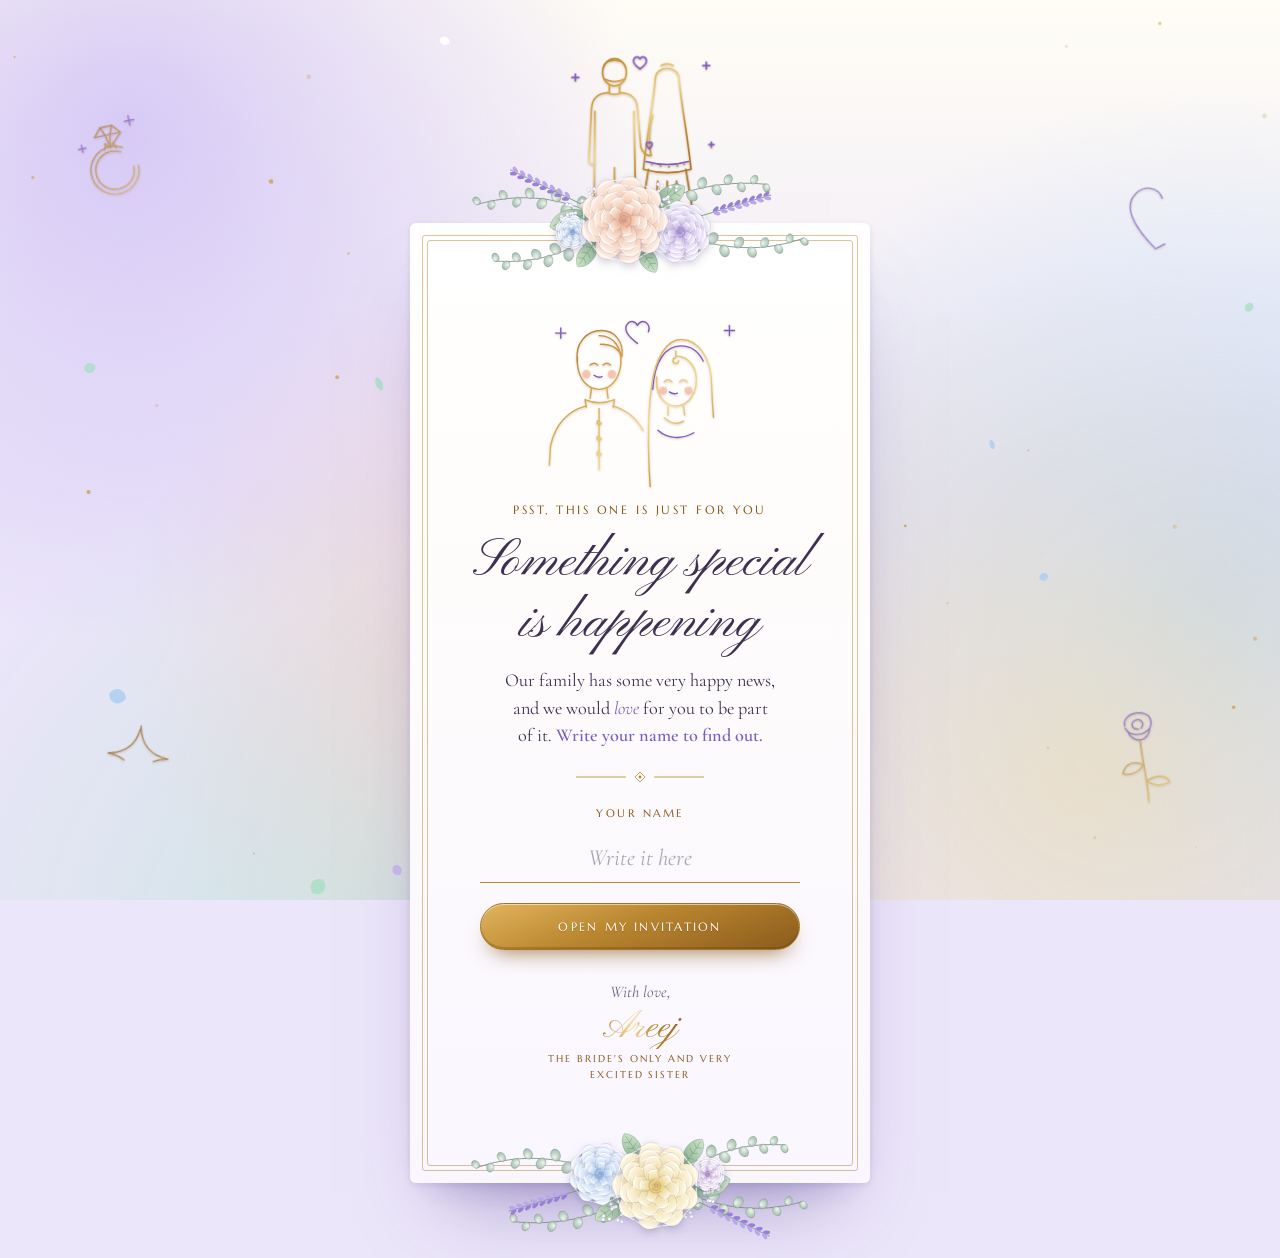
==== sabeen-engagement/index.html @ 56204a5c "Add Sabeen & Luqman engagement invitation card Co-Authored-By: Claude Opus 5.5 <noreply@anthropic.co" ====
<!doctype html>
<html lang="en">
<head>
<meta charset="utf-8">
<meta name="viewport" content="width=device-width, initial-scale=1, viewport-fit=cover">
<meta name="description" content="Something special is happening. Write your name to find out.">
<meta property="og:title" content="You're invited">
<meta property="og:description" content="Something special is happening. Write your name to find out.">
<meta name="theme-color" content="#ECE6FA">
<style>:root{padding-top:env(safe-area-inset-top,0px);padding-bottom:env(safe-area-inset-bottom,0px)}body{margin:0;font:14px system-ui,sans-serif}img{max-width:100%}[hidden]{display:none!important}</style>
<title>Sabeen & Luqman's Engagement</title>
</head>
<body>
<link rel="preconnect" href="https://fonts.googleapis.com">
<link rel="preconnect" href="https://fonts.gstatic.com" crossorigin>
<link rel="stylesheet" href="https://fonts.googleapis.com/css2?family=Amiri:wght@400;700&family=Cormorant+Garamond:ital,wght@0,400;0,500;0,600;1,400;1,500&family=Marcellus&family=Pinyon+Script&display=swap">
<style>
/* Layout: a paper card on a glowing pink field; flowers bloom from all four corners; the invitation opens in three steps (couple, when & where, RSVP) */
:root {
  --field: #ECE6FA;
  --field-2: #FFFDF5;
  --blob-a: rgba(186, 165, 245, .55);
  --blob-b: rgba(160, 205, 245, .5);
  --blob-c: rgba(165, 225, 198, .45);
  --blob-d: rgba(255, 224, 150, .45);
  --blob-e: rgba(255, 196, 168, .4);
  --paper: #FFFDFB;
  --ink: #3E3050;
  --ink-soft: #6C6082;
  --rose: #7C5CC4;
  --rose-2: #8FBDEB;
  --rose-soft: rgba(140, 115, 215, .3);
  --cheek: rgba(247, 168, 140, .5);
  --gold: #B9862F;
  --gold-hi: #F5DB97;
  --gold-deep: #8A5B1C;
  --gold-line: rgba(185, 134, 47, .5);
  --foil: linear-gradient(100deg, #8A5B1C 0%, #C99439 24%, #F7E2A4 42%, #C08A30 58%, #9A6A24 80%, #E7C47A 100%);
  --f-script: "Pinyon Script", "Snell Roundhand", "Apple Chancery", cursive;
  --f-serif: "Cormorant Garamond", "Cormorant", Georgia, "Times New Roman", serif;
  --f-caps: "Marcellus", "Cormorant Garamond", Georgia, serif;
  --f-ar: "Amiri", "Noto Naskh Arabic", "Traditional Arabic", "Geeza Pro", serif;
  color-scheme: light;
}
html { background: var(--field); }
[hidden] { display: none !important; }
body {
  background: linear-gradient(180deg, var(--field-2), var(--field) 55%) fixed, var(--field);
  color: var(--ink);
  font-family: var(--f-serif);
  font-size: 18px;
  line-height: 1.5;
  padding-left: max(16px, env(safe-area-inset-left, 0px));
  padding-right: max(16px, env(safe-area-inset-right, 0px));
  padding-block: 40px 72px;
  overflow-x: hidden;
  overflow-x: clip;
  min-height: 100%;
  -webkit-tap-highlight-color: transparent;
}
.defs { position: absolute; width: 0; height: 0; overflow: hidden; }

/* Glowing field */
.aurora { position: fixed; inset: 0; z-index: 0; pointer-events: none; overflow: hidden; }
.aurora i { position: absolute; border-radius: 50%; width: 80vmax; height: 80vmax; }
.aurora .a { left: -30vmax; top: -30vmax; background: radial-gradient(closest-side, var(--blob-a), transparent); animation: driftA 18s ease-in-out infinite alternate; }
.aurora .b { right: -35vmax; top: 10vh; background: radial-gradient(closest-side, var(--blob-b), transparent); animation: driftB 22s ease-in-out infinite alternate; }
.aurora .c { left: -10vmax; bottom: -45vmax; background: radial-gradient(closest-side, var(--blob-c), transparent); animation: driftA 26s ease-in-out infinite alternate-reverse; }
.aurora .d { right: -25vmax; bottom: -30vmax; background: radial-gradient(closest-side, var(--blob-d), transparent); animation: driftB 20s ease-in-out infinite alternate-reverse; }
.aurora .e { left: 10vmax; top: 30vh; width: 60vmax; height: 60vmax; background: radial-gradient(closest-side, var(--blob-e), transparent); animation: driftA 24s ease-in-out infinite alternate; }
@keyframes driftA { to { transform: translate(12vmax, 8vmax) scale(1.1); } }
@keyframes driftB { to { transform: translate(-10vmax, 12vmax) scale(.9); } }
#petals { position: fixed; inset: 0; width: 100%; height: 100%; pointer-events: none; z-index: 0; }

/* Gold foil line sketches */
.sk { display: block; width: 100%; height: auto; overflow: visible; filter: drop-shadow(0 1.5px 1px rgba(138, 91, 28, .35)); }
.sk path, .sk circle, .sk ellipse { fill: none; stroke: url(#foil) var(--gold); stroke-width: 1.4; stroke-linecap: round; stroke-linejoin: round; vector-effect: non-scaling-stroke; }
.sk .r { stroke: var(--rose); }
.sk .f { fill: var(--cheek); stroke: none; }
.sk .g { fill: var(--gold); stroke: none; }
.drawing.go path, .drawing.go circle, .drawing.go ellipse { animation: draw var(--dur, 2.6s) cubic-bezier(.45, 0, .2, 1) both; animation-delay: var(--d, 0s); }
.drawing.go .f, .drawing.go .g { animation: fadein .8s ease both; animation-delay: calc(var(--d, 0s) + 1.6s); }
@keyframes draw { from { stroke-dasharray: 1; stroke-dashoffset: 1; } to { stroke-dasharray: 1; stroke-dashoffset: 0; } }
@keyframes fadein { from { opacity: 0; } to { opacity: 1; } }

.field-sketches { position: fixed; inset: 0; pointer-events: none; z-index: 0; }
.field-sketches > div { position: absolute; opacity: .7; }
.field-sketches .a { left: 5%; top: 12%; width: 96px; transform: rotate(-12deg); }
.field-sketches .b { right: 6%; top: 20%; width: 84px; transform: rotate(10deg); }
.field-sketches .c { left: 8%; bottom: 12%; width: 72px; transform: rotate(6deg); }
.field-sketches .d { right: 8%; bottom: 10%; width: 72px; transform: rotate(-8deg); }
@media (max-width: 760px) { .field-sketches { display: none; } }

.stage { position: relative; z-index: 1; max-width: 460px; margin: 0 auto; }
.back-couple { position: relative; z-index: 0; width: 170px; margin: 0 auto -40px; }
.back-couple .sk path, .back-couple .sk ellipse, .back-couple .sk circle { stroke-width: 1.7; }
.card {
  position: relative; z-index: 1;
  background: linear-gradient(180deg, #FFFFFF, var(--paper) 30%, #F9F6FF);
  border-radius: 6px;
  box-shadow: 0 50px 80px -40px rgba(90, 70, 150, .55), 0 18px 30px -20px rgba(90, 70, 150, .3), 0 2px 6px rgba(70, 55, 110, .1);
  padding: 96px 30px 100px;
  text-align: center;
  isolation: isolate;
}
.card::before, .card::after { content: ""; position: absolute; pointer-events: none; border-radius: 3px; }
.card::before { inset: 12px; border: 1px solid var(--gold-line); }
.card::after { inset: 17px; border: .5px solid var(--gold-line); }
.bloom { position: absolute; width: 210px; height: 210px; pointer-events: none; z-index: 2; animation: sway 6s ease-in-out infinite alternate; }
.bloom.tl { top: -46px; left: -46px; transform-origin: 46px 46px; }
.bloom.br { bottom: -46px; right: -46px; transform-origin: 164px 164px; animation-delay: -3s; }
.bloom.tr { top: -46px; right: -46px; transform-origin: 164px 46px; animation-delay: -1.5s; }
.bloom.bl { bottom: -46px; left: -46px; transform-origin: 46px 164px; animation-delay: -4.5s; }
.garland { position: absolute; left: 50%; width: 360px; height: 150px; margin-left: -180px; pointer-events: none; z-index: 2; }
.garland.top { top: -75px; }
.garland.bottom { bottom: -75px; }
@keyframes sway { from { rotate: -1.6deg; } to { rotate: 1.6deg; } }
.card > section { position: relative; z-index: 3; }

.caps { font-family: var(--f-caps); text-transform: uppercase; letter-spacing: .22em; font-size: .72rem; color: var(--gold-deep); margin: 0; }
.orn { color: var(--gold); display: flex; justify-content: center; margin: 22px 0; }
.orn svg { display: block; }
p { margin: 0; }
h1, h2 { margin: 0; font-weight: 400; }
.foil { background: var(--foil); background-size: 130% 100%; background-position: 40% 0; -webkit-background-clip: text; background-clip: text; color: transparent; }

/* Couple illustration */
.art { position: relative; }
.art svg { display: block; width: 100%; height: auto; overflow: visible; }
.hero-art { width: min(240px, 72%); margin: -30px auto 4px; }
.art .arch { stroke-dasharray: 1; stroke-dashoffset: 0; }
.art.go .arch { animation: draw 2.4s cubic-bezier(.45,0,.2,1) .2s both; }
.art.go .people { animation: rise 1.2s cubic-bezier(.2,.7,.2,1) .5s both; }
.art.go .bloomers { animation: fadein 1s ease 1.6s both; }
.art .ringspark { transform-box: fill-box; transform-origin: center; animation: tw 1.8s ease-in-out infinite; }
.art .lovebubble { transform-box: fill-box; transform-origin: center; animation: bob 2.6s ease-in-out infinite; }
@keyframes bob { 0%, 100% { transform: translateY(0) scale(1); } 50% { transform: translateY(-5px) scale(1.08); } }

/* ---------- Cover ---------- */
.gate { display: flex; flex-direction: column; align-items: center; }
.hero-sketch { width: min(230px, 70%); margin: -14px auto 6px; }
.teaser { font-family: var(--f-script); font-size: clamp(2.6rem, 11.5vw, 3.4rem); line-height: 1.12; color: var(--ink); margin-top: 12px; text-wrap: balance; padding-inline: .15em; }
.teaser-sub { margin-top: 14px; font-size: 1.14rem; line-height: 1.5; max-width: 30ch; text-wrap: balance; }
.teaser-sub em { color: var(--rose); }
.teaser-sub strong { font-weight: 600; color: var(--rose); }
.gate form { display: flex; flex-direction: column; align-items: center; gap: 16px; width: 100%; max-width: 320px; }
.gate label { font-family: var(--f-caps); text-transform: uppercase; letter-spacing: .22em; font-size: .7rem; color: var(--gold-deep); }
.field { width: 100%; position: relative; }
.field input {
  width: 100%; box-sizing: border-box;
  font-family: var(--f-serif); font-style: italic; font-size: 1.45rem; text-align: center; color: var(--ink);
  background: transparent; border: 0; border-bottom: 1px solid var(--gold); border-radius: 0;
  padding: 6px 4px 10px; outline: none;
}
.field input::placeholder { color: var(--ink-soft); opacity: .55; }
.field::after { content: ""; position: absolute; left: 50%; right: 50%; bottom: 0; height: 2px; background: var(--rose); transition: left .35s cubic-bezier(.2,.7,.2,1), right .35s cubic-bezier(.2,.7,.2,1); }
.field:focus-within::after { left: 0; right: 0; }
.hint { font-style: italic; color: var(--rose); font-size: 1rem; }
.sign { margin-top: 30px; display: flex; flex-direction: column; align-items: center; gap: 2px; }
.sign .with-love { font-style: italic; color: var(--ink-soft); font-size: 1.02rem; }
.sign .who { font-family: var(--f-script); font-size: 2.4rem; line-height: 1.1; padding-inline: .2em; }
.sign .caps { font-size: .62rem; letter-spacing: .2em; max-width: 28ch; line-height: 1.6; }

.btn {
  display: inline-flex; align-items: center; justify-content: center; gap: 10px;
  font-family: var(--f-caps); text-transform: uppercase; letter-spacing: .18em; font-size: .78rem;
  padding: 15px 26px; border-radius: 999px; text-decoration: none; cursor: pointer;
  border: 1px solid var(--gold);
  transition: transform .15s ease, box-shadow .2s ease, background-color .2s ease;
  touch-action: manipulation; user-select: none; -webkit-user-select: none; white-space: nowrap;
}
.btn.primary { color: #FFFFFF; border-color: #A5732A; background: linear-gradient(160deg, #E2B45E, #B9862F 45%, #8A5B1C); box-shadow: inset 0 1px 0 rgba(255,255,255,.55), inset 0 -2px 0 rgba(90,50,10,.25), 0 12px 22px -12px rgba(138, 91, 28, .9); text-shadow: 0 1px 1px rgba(90,50,10,.35); }
.btn.pink { color: #FFFFFF; border-color: #6A4DB5; background: linear-gradient(160deg, #B9A2F0, #8466D0 50%, #5E45A8); box-shadow: inset 0 1px 0 rgba(255,255,255,.55), inset 0 -2px 0 rgba(60,40,110,.25), 0 12px 22px -12px rgba(94, 69, 168, .9); text-shadow: 0 1px 1px rgba(60,40,110,.35); }
.btn.ghost { color: var(--gold-deep); background: #FFFFFF; box-shadow: 0 8px 18px -12px rgba(138, 91, 28, .6); }
.btn:active { transform: scale(.97); }
@media (hover: hover) { .btn.primary:hover, .btn.pink:hover { transform: translateY(-1px); } .btn.ghost:hover { background: #FFF5EE; } }
.btn:focus-visible, .link:focus-visible, .field input:focus-visible, .escape a:focus-visible { outline: 2px solid var(--gold-deep); outline-offset: 4px; }
.gate form .btn { width: 100%; margin-top: 4px; }
.link { background: none; border: 0; padding: 6px 8px; margin-top: 12px; cursor: pointer; font-family: var(--f-serif); font-style: italic; font-size: 1.02rem; color: var(--ink-soft); text-decoration: underline; text-decoration-color: var(--gold-line); text-underline-offset: 4px; }
.arrow { width: 16px; height: 16px; animation: nudge 1.4s ease-in-out infinite; }
@keyframes nudge { 50% { transform: translateX(4px); } }

/* ---------- Steps ---------- */
.invite { display: flex; flex-direction: column; align-items: center; }
.steps-nav { display: flex; gap: 8px; list-style: none; padding: 0; margin: 0 0 22px; }
.steps-nav li { width: 8px; height: 8px; border-radius: 99px; background: var(--rose-soft); transition: width .4s cubic-bezier(.2,.7,.2,1), background-color .3s; }
.steps-nav li.on { width: 26px; background: linear-gradient(90deg, var(--rose), var(--rose-2)); }
.step { display: flex; flex-direction: column; align-items: center; width: 100%; outline: none; }
.step.exit { animation: exitL .38s cubic-bezier(.4,0,.2,1) both; }
.step.exit.back { animation-name: exitR; }
@keyframes exitL { to { opacity: 0; transform: translateX(-28px); filter: blur(4px); } }
@keyframes exitR { to { opacity: 0; transform: translateX(28px); filter: blur(4px); } }
.step.in .rev { animation: rise .85s cubic-bezier(.2,.7,.2,1) both; animation-delay: calc(var(--i, 0) * 110ms + 120ms); }
@keyframes rise { from { opacity: 0; transform: translateY(16px); filter: blur(5px); } to { opacity: 1; transform: none; filter: none; } }
.tease { font-style: italic; color: var(--ink-soft); font-size: 1.06rem; margin-top: 30px; max-width: 28ch; text-wrap: balance; }
.step .btn.next { margin-top: 12px; }
.back-link { margin-top: 6px; }

/* Step 1 */
.bismillah { font-family: var(--f-ar); font-size: 1.9rem; line-height: 1.8; }
.bis-tr { font-style: italic; font-size: 1.02rem; color: var(--ink-soft); margin-top: 2px; }
.guest {
  --fit: 1;
  font-family: var(--f-script);
  font-size: calc(clamp(3rem, 14vw, 4.3rem) * var(--fit));
  line-height: 1.15; padding: .12em .35em .22em; margin: 4px 0 0;
  background: var(--foil); background-size: 260% 100%; background-position: 100% 0;
  -webkit-background-clip: text; background-clip: text; color: transparent;
  filter: drop-shadow(0 2px 1px rgba(138, 91, 28, .25));
  overflow-wrap: anywhere; max-width: 100%; outline: none;
}
.step.in .guest { animation: write 1.7s cubic-bezier(.55,.05,.3,1) .6s both, shimmer 6s ease-in-out 3s infinite; }
@keyframes write { from { clip-path: inset(0 100% 0 0); opacity: .2; } 30% { opacity: 1; } to { clip-path: inset(0 0 0 0); opacity: 1; } }
@keyframes shimmer { 0%, 55% { background-position: 100% 0; } 100% { background-position: 0% 0; } }
.invited { font-family: var(--f-caps); text-transform: uppercase; letter-spacing: .3em; font-size: .86rem; color: var(--rose); margin-top: 2px; }
.hosts { margin-top: 26px; font-size: 1.1rem; line-height: 1.5; max-width: 32ch; text-wrap: balance; }
.hosts strong { display: block; font-weight: 600; font-size: 1.22rem; margin-bottom: 4px; }
.hosts em { color: var(--ink-soft); }
.pair { margin-top: 18px; display: flex; flex-direction: column; align-items: center; }
.pair .nm { font-family: var(--f-script); font-size: clamp(2.5rem, 11vw, 3.3rem); line-height: 1.15; color: var(--ink); padding-inline: .2em; }
.pair .with { font-family: var(--f-caps); text-transform: uppercase; letter-spacing: .3em; font-size: .7rem; color: var(--rose); margin: 4px 0; }
.rings3d { width: 168px; margin-top: 16px; overflow: visible; }
.glint { animation: glint 3.6s linear infinite; }
.glint.two { animation-delay: -1.8s; }
@keyframes glint { from { stroke-dashoffset: 0; } to { stroke-dashoffset: -188.5; } }
.tw { transform-box: fill-box; transform-origin: center; animation: tw 2.2s ease-in-out infinite; }
.tw.b { animation-delay: -.8s; } .tw.c { animation-delay: -1.5s; }
@keyframes tw { 0%, 100% { transform: scale(.3); opacity: .2; } 50% { transform: scale(1); opacity: 1; } }

/* Step 2 */
.save { font-family: var(--f-script); font-size: clamp(2.8rem, 12vw, 3.4rem); line-height: 1.1; padding-inline: .2em; color: var(--gold-deep); }
.cal3d { width: 170px; margin: 18px auto 0; perspective: 700px; position: relative; }
.cal3d .page { position: relative; border-radius: 18px; overflow: hidden; background: linear-gradient(180deg, #FFFFFF, #FFF1F5); transform: rotateX(10deg); transform-origin: 50% 0; box-shadow: inset 0 -3px 0 rgba(124, 92, 196, .12), 0 22px 30px -16px rgba(90, 70, 150, .55), 0 4px 10px rgba(90, 70, 150, .12); }
.cal3d .top { display: block; background: linear-gradient(135deg, #A88BEA, #7FA6E6 55%, #5FB59C); color: #FFFFFF; font-family: var(--f-caps); text-transform: uppercase; letter-spacing: .24em; font-size: .72rem; padding: 18px 0 10px; text-shadow: 0 1px 1px rgba(60, 40, 110, .4); }
.cal3d .num { display: block; font-family: var(--f-serif); font-weight: 600; font-size: 4.8rem; line-height: 1; padding-top: 8px; font-variant-numeric: lining-nums; background: var(--foil); -webkit-background-clip: text; background-clip: text; color: transparent; filter: drop-shadow(0 2px 1px rgba(138,91,28,.3)); }
.cal3d .wd { display: block; font-family: var(--f-caps); text-transform: uppercase; letter-spacing: .22em; font-size: .7rem; color: var(--ink); padding: 4px 0 2px; }
.cal3d .ia { display: block; font-family: var(--f-script); font-size: 1.5rem; line-height: 1.2; color: var(--gold-deep); padding: 0 0 12px; }
.cal3d .bind { position: absolute; top: -8px; width: 10px; height: 22px; border-radius: 6px; background: linear-gradient(90deg, #8A5B1C, #F5DB97 45%, #B9862F); box-shadow: 0 2px 3px rgba(90,50,10,.35); z-index: 2; }
.cal3d .bind.l { left: 40px; } .cal3d .bind.r { right: 40px; }
.step.in .cal3d .page { animation: flipin 1.1s cubic-bezier(.2,.9,.25,1.15) .25s both; }
@keyframes flipin { from { transform: rotateX(-100deg); opacity: 0; } to { transform: rotateX(10deg); opacity: 1; } }
.timeline { list-style: none; padding: 0; margin: 26px 0 0; display: grid; gap: 12px; width: 100%; max-width: 260px; }
.timeline li { display: grid; grid-template-columns: 46px 1fr; align-items: center; gap: 14px; text-align: left; }
.ico { width: 46px; height: 46px; border-radius: 50%; display: grid; place-items: center; background: radial-gradient(circle at 35% 30%, #FFFFFF, #E6DEFF 55%, #BFD6F5); box-shadow: inset 0 -3px 5px rgba(124, 92, 196, .25), 0 8px 14px -8px rgba(90, 70, 150, .6); }
.ico svg { width: 26px; height: 26px; }
.ico path, .ico circle { fill: none; stroke: var(--gold-deep); stroke-width: 1.5; stroke-linecap: round; stroke-linejoin: round; }
.tl-time { display: block; font-weight: 600; font-size: 1.25rem; color: var(--gold-deep); font-variant-numeric: lining-nums tabular-nums; line-height: 1.1; }
.tl-what { display: block; color: var(--ink); font-size: 1.05rem; }
.cd { display: grid; grid-template-columns: repeat(4, 1fr); gap: 8px; width: 100%; max-width: 300px; margin-top: 24px; }
.cd > div { border-radius: 14px; padding: 10px 2px 8px; background: linear-gradient(180deg, #FFFFFF, #ECE6FF); box-shadow: inset 0 1px 0 #FFFFFF, inset 0 -2px 0 rgba(124, 92, 196, .15), 0 10px 16px -12px rgba(90, 70, 150, .6); }
.cd b { display: block; font-family: var(--f-serif); font-weight: 600; font-size: 1.7rem; line-height: 1; color: var(--rose); font-variant-numeric: lining-nums tabular-nums; }
.cd span { display: block; font-family: var(--f-caps); text-transform: uppercase; letter-spacing: .14em; font-size: .56rem; color: var(--ink-soft); margin-top: 4px; }
.cd-label { margin-top: 10px; font-style: italic; color: var(--rose); font-size: 1rem; }
.venue { margin-top: 30px; display: flex; flex-direction: column; align-items: center; gap: 6px; }
.pin { width: 52px; }
.step.in .pin { animation: drop .9s cubic-bezier(.3, 1.6, .5, 1) .9s both; }
@keyframes drop { from { transform: translateY(-40px); opacity: 0; } to { transform: none; opacity: 1; } }
.venue-name { font-size: 1.5rem; font-weight: 600; line-height: 1.2; margin-top: 2px; }
.venue-addr { color: var(--ink-soft); font-size: 1.05rem; line-height: 1.45; }
.actions { display: flex; flex-wrap: wrap; justify-content: center; gap: 10px; margin-top: 14px; }

.sched2 { display: grid; grid-template-columns: 1fr 1fr; width: 100%; max-width: 320px; margin-top: 28px; }
.sched2 > div { display: flex; flex-direction: column; align-items: center; gap: 4px; padding: 4px 10px; }
.sched2 > div + div { border-left: 1px solid var(--gold-line); }
.sched2 time { font-family: var(--f-serif); font-weight: 500; font-size: 1.7rem; line-height: 1.1; color: var(--gold-deep); font-variant-numeric: lining-nums; }
.sched2 span { font-family: var(--f-caps); text-transform: uppercase; letter-spacing: .16em; font-size: .64rem; color: var(--ink-soft); line-height: 1.6; text-wrap: balance; }

/* Step 3: RSVP */
.rsvp-panel { width: 100%; max-width: 340px; box-sizing: border-box; border-radius: 22px; background: linear-gradient(180deg, #F3EFFF, #FFFFFF); box-shadow: inset 0 0 0 1px var(--gold-line), 0 20px 34px -24px rgba(90, 70, 150, .6); padding: 22px 18px 18px; display: flex; flex-direction: column; align-items: center; }
.box3d { width: 120px; }
.step.in .box3d .lid { animation: lidopen 1.1s cubic-bezier(.3, 1.3, .5, 1) .5s both; transform-box: fill-box; transform-origin: 50% 100%; }
@keyframes lidopen { from { transform: scaleY(.15); } to { transform: none; } }
.rsvp-q { font-family: var(--f-script); font-size: clamp(2.3rem, 10vw, 2.9rem); line-height: 1.15; color: var(--ink); margin-top: 6px; padding-inline: .2em; }
.rsvp-sub { font-size: 1.08rem; color: var(--ink-soft); margin-top: 2px; text-wrap: balance; }
.choices { position: relative; width: 100%; height: 150px; margin-top: 10px; }
.choices .row { position: absolute; inset: 14px 0 auto; display: flex; justify-content: center; gap: 12px; }
.no { position: relative; z-index: 2; }
.no.loose { position: absolute; left: 0; top: 0; transition: transform .32s cubic-bezier(.3, 1.4, .5, 1); will-change: transform; }
.no.loose.wiggle { animation: wiggle .4s ease; }
@keyframes wiggle { 25% { rotate: -8deg; } 75% { rotate: 6deg; } }
.yes { position: relative; z-index: 1; padding-inline: 34px; }
.yes.pulse { animation: pulse 1.6s ease-in-out infinite; }
@keyframes pulse { 50% { transform: scale(1.07); } }
.escape { font-style: italic; color: var(--ink-soft); font-size: .98rem; margin-top: 2px; }
.escape a { color: var(--rose); text-underline-offset: 3px; }
.yay { width: 100%; max-width: 340px; display: flex; flex-direction: column; align-items: center; }
.yay-sketch { width: min(220px, 80%); position: relative; }
.yay-sketch .float-heart { position: absolute; width: 18px; left: 46%; top: 0; opacity: 0; }
.yay.show .float-heart { animation: floaty 3.2s ease-in-out infinite; animation-delay: calc(2s + var(--k) * .9s); }
@keyframes floaty { 0% { opacity: 0; transform: translate(0, 10px) scale(.6); } 20% { opacity: 1; } 100% { opacity: 0; transform: translate(var(--x), -60px) scale(1.1); } }
.yay h2 { font-family: var(--f-script); font-size: clamp(2.4rem, 10vw, 3rem); line-height: 1.12; margin-top: 8px; text-wrap: balance; padding-inline: .2em; }
.yay .msg { font-size: 1.12rem; line-height: 1.5; margin-top: 10px; text-wrap: balance; }
.yay .nudge { margin-top: 18px; font-family: var(--f-caps); text-transform: uppercase; letter-spacing: .18em; font-size: .66rem; color: var(--gold-deep); max-width: 30ch; line-height: 1.6; }
.yay .btn { margin-top: 10px; }
.yay .small { margin-top: 10px; font-style: italic; color: var(--ink-soft); font-size: .98rem; }
.yay.show > * { animation: rise .8s cubic-bezier(.2,.7,.2,1) both; }
.yay.show > :nth-child(2) { animation-delay: .5s; }
.yay.show > :nth-child(3) { animation-delay: .8s; }
.yay.show > :nth-child(n+4) { animation-delay: 1.1s; }
.dua { font-family: var(--f-ar); font-size: 1.12rem; line-height: 1.9; max-width: 26ch; text-wrap: balance; margin-top: 18px; color: var(--gold-deep); }
.tr { font-style: italic; font-size: .98rem; color: var(--ink-soft); max-width: 34ch; text-wrap: balance; margin-top: 6px; line-height: 1.4; }
.closing { margin-top: 14px; font-size: 1.12rem; max-width: 30ch; text-wrap: balance; }
.closing b { font-weight: 600; color: var(--rose); }

#gate.leaving { animation: leave .45s cubic-bezier(.4,0,.2,1) both; }
@keyframes leave { to { opacity: 0; transform: translateY(-10px) scale(.98); filter: blur(3px); } }
.gate .rev-in { animation: rise 1s cubic-bezier(.2,.7,.2,1) both; animation-delay: calc(var(--i, 0) * 120ms + 300ms); }

@media (prefers-reduced-motion: reduce) {
  *, *::before, *::after { animation: none !important; transition: none !important; }
  .yay-sketch .float-heart { opacity: 0; }
}
@media (max-width: 420px) {
  .card { padding: 92px 22px 96px; }
  body { padding-block: 32px 56px; }
}
</style>

<svg class="defs" aria-hidden="true" focusable="false">
  <defs>
    <linearGradient id="foil" gradientUnits="userSpaceOnUse" x1="0" y1="0" x2="200" y2="220">
      <stop offset="0" stop-color="#8A5B1C"/><stop offset=".3" stop-color="#D7A84E"/><stop offset=".45" stop-color="#F4D98F"/><stop offset=".62" stop-color="#B9862F"/><stop offset="1" stop-color="#8A5B1C"/>
    </linearGradient>
    <linearGradient id="gold3d" x1="0" y1="0" x2="1" y2="1">
      <stop offset="0" stop-color="#7A4E17"/><stop offset=".28" stop-color="#F6DD97"/><stop offset=".5" stop-color="#C08A33"/><stop offset=".64" stop-color="#FFF1C4"/><stop offset="1" stop-color="#94621F"/>
    </linearGradient>
    <linearGradient id="rosegold" x1="1" y1="0" x2="0" y2="1">
      <stop offset="0" stop-color="#7F8696"/><stop offset=".32" stop-color="#F4F6FA"/><stop offset=".55" stop-color="#B3BAC7"/><stop offset=".7" stop-color="#FFFFFF"/><stop offset="1" stop-color="#767D8C"/>
    </linearGradient>
    <linearGradient id="gem" x1="0" y1="0" x2="1" y2="1">
      <stop offset="0" stop-color="#FFFFFF"/><stop offset=".5" stop-color="#EAF3FF"/><stop offset="1" stop-color="#F9D3E3"/>
    </linearGradient>
    <linearGradient id="velvet" x1="0" y1="0" x2="0" y2="1">
      <stop offset="0" stop-color="#9B80E2"/><stop offset="1" stop-color="#5A40A0"/>
    </linearGradient>
    <linearGradient id="velvetLid" x1="0" y1="0" x2="0" y2="1">
      <stop offset="0" stop-color="#6E52B8"/><stop offset="1" stop-color="#B9A2F0"/>
    </linearGradient>
    <radialGradient id="pinG" cx=".35" cy=".3" r=".8">
      <stop offset="0" stop-color="#E6DBFF"/><stop offset=".5" stop-color="#9B7FE0"/><stop offset="1" stop-color="#5A40A0"/>
    </radialGradient>
    <linearGradient id="dressG" x1="0" y1="0" x2="0" y2="1"><stop offset="0" stop-color="#FCE1E8"/><stop offset=".55" stop-color="#F6BFCE"/><stop offset="1" stop-color="#EE9DB4"/></linearGradient>
    <linearGradient id="veilG" x1="0" y1="0" x2="1" y2="1"><stop offset="0" stop-color="#FFFDFB"/><stop offset=".6" stop-color="#FFF1EA"/><stop offset="1" stop-color="#F7DCD3"/></linearGradient>
    <linearGradient id="coatG" x1="0" y1="0" x2="1" y2="0"><stop offset="0" stop-color="#F6EBDD"/><stop offset=".45" stop-color="#FFFBF4"/><stop offset="1" stop-color="#EBDCC7"/></linearGradient>
    <linearGradient id="trouserG" x1="0" y1="0" x2="1" y2="0"><stop offset="0" stop-color="#DCC3A0"/><stop offset="1" stop-color="#C9AC85"/></linearGradient>
    <linearGradient id="archG" x1="0" y1="0" x2="0" y2="1"><stop offset="0" stop-color="rgba(255,230,238,.9)"/><stop offset="1" stop-color="rgba(255,240,244,.2)"/></linearGradient>
    <radialGradient id="roseG" cx=".4" cy=".35" r=".7"><stop offset="0" stop-color="#FFD9E4"/><stop offset=".55" stop-color="#F07EA2"/><stop offset="1" stop-color="#C23A68"/></radialGradient>
    <radialGradient id="shadowG"><stop offset="0" stop-color="rgba(80,60,130,.35)"/><stop offset="1" stop-color="rgba(80,60,130,0)"/></radialGradient>
  </defs>
</svg>

<div class="aurora" aria-hidden="true"><i class="a"></i><i class="b"></i><i class="c"></i><i class="d"></i><i class="e"></i></div>
<canvas id="petals" aria-hidden="true"></canvas>
<div class="field-sketches" aria-hidden="true">
  <div class="a drawing" data-sketch="ring" style="--d:.4s"></div>
  <div class="b drawing" data-sketch="heart" style="--d:.8s"></div>
  <div class="c drawing" data-sketch="spark" style="--d:1.1s"></div>
  <div class="d drawing" data-sketch="rose" style="--d:1.4s"></div>
</div>

<main class="stage">
  <div class="back-couple drawing" data-sketch="backcouple" aria-hidden="true" style="--d:.1s; --dur:3.4s"></div>
  <article class="card" id="card">
    <canvas class="garland top" aria-hidden="true"></canvas>
    <canvas class="garland bottom" aria-hidden="true"></canvas>

    <!-- Cover -->
    <section id="gate" class="gate" aria-labelledby="gate-title">
      <div class="hero-sketch drawing" data-sketch="couple" aria-hidden="true" style="--d:.2s; --dur:3s"></div>
      <p class="caps rev-in" style="--i:0">Psst, this one is just for you</p>
      <h1 class="teaser rev-in" id="gate-title" style="--i:1">Something special is happening</h1>
      <p class="teaser-sub rev-in" style="--i:2">Our family has some very happy news, and we would <em>love</em> for you to be part of it. <strong>Write your name to find out.</strong></p>
      <div class="orn rev-in" style="--i:3" aria-hidden="true"><svg width="128" height="12" viewBox="0 0 128 12"><path d="M0 6H50M78 6H128" stroke="currentColor" stroke-width=".8" fill="none"/><path d="M64 1L69 6L64 11L59 6Z" stroke="currentColor" stroke-width=".8" fill="none"/><circle cx="64" cy="6" r="1.4" fill="currentColor"/></svg></div>
      <form id="gate-form" class="rev-in" style="--i:4" novalidate>
        <label for="guest-name">Your name</label>
        <div class="field">
          <input id="guest-name" name="guest" type="text" autocomplete="name" autocapitalize="words" spellcheck="false" maxlength="40" placeholder="Write it here" enterkeyhint="go">
        </div>
        <p class="hint" id="name-error" hidden>Please write your name first.</p>
        <button class="btn primary" type="submit">Open my invitation</button>
      </form>
      <div class="sign rev-in" style="--i:5">
        <p class="with-love">With love,</p>
        <p class="who foil">Areej</p>
        <p class="caps">The bride's only and very excited sister</p>
      </div>
    </section>

    <!-- Invitation in three steps -->
    <section id="invite" class="invite" hidden>
      <ol class="steps-nav" id="steps-nav" aria-label="Invitation pages"><li class="on" aria-current="step"><span hidden>Page 1</span></li><li><span hidden>Page 2</span></li><li><span hidden>Page 3</span></li></ol>

      <!-- Step 1: the couple -->
      <div class="step" data-step="0" tabindex="-1">
        <p class="bismillah foil rev" style="--i:0" lang="ar" dir="rtl">بِسْمِ اللّٰهِ الرَّحْمٰنِ الرَّحِيْمِ</p>
        <p class="bis-tr rev" style="--i:1">In the name of Allah, the Most Gracious, the Most Merciful</p>
        <div class="orn rev" style="--i:2" aria-hidden="true"><svg width="128" height="12" viewBox="0 0 128 12"><path d="M0 6H50M78 6H128" stroke="currentColor" stroke-width=".8" fill="none"/><path d="M64 1L69 6L64 11L59 6Z" stroke="currentColor" stroke-width=".8" fill="none"/><circle cx="64" cy="6" r="1.4" fill="currentColor"/></svg></div>
        <p class="caps rev" style="--i:3">Dear</p>
        <h1 class="guest" id="guest-out" tabindex="-1">Guest</h1>
        <p class="invited rev" style="--i:5">you are invited</p>
        <p class="hosts rev" style="--i:6"><strong>Ayaz Ahmed Khan &amp; Musarrat Ayaz</strong><em>request the pleasure of your presence at the engagement of their daughter</em></p>
        <div class="pair rev" style="--i:7">
          <p class="nm">Sabeen Khan</p>
          <p class="with">with</p>
          <p class="nm">Luqman Ahmad Adeel</p>
        </div>
        <p class="dua rev" style="--i:8" lang="ar" dir="rtl">بَارَكَ اللّٰهُ لَكُمَا وَبَارَكَ عَلَيْكُمَا وَجَمَعَ بَيْنَكُمَا فِيْ خَيْرٍ</p>
        <p class="tr rev" style="--i:8">May Allah bless you both and unite you in goodness. Ameen.</p>
        <svg class="rings3d rev" style="--i:8" viewBox="0 0 160 112" aria-hidden="true">
          <ellipse cx="80" cy="104" rx="56" ry="6" fill="url(#shadowG)"/>
          <circle cx="98" cy="66" r="30" fill="none" stroke="url(#rosegold)" stroke-width="7"/>
          <circle class="glint two" cx="98" cy="66" r="30" fill="none" stroke="rgba(255,255,255,.8)" stroke-width="2" stroke-dasharray="14 174.5" stroke-linecap="round"/>
          <circle cx="62" cy="66" r="30" fill="none" stroke="url(#gold3d)" stroke-width="7"/>
          <circle class="glint" cx="62" cy="66" r="30" fill="none" stroke="rgba(255,255,255,.85)" stroke-width="2" stroke-dasharray="14 174.5" stroke-linecap="round"/>
          <path d="M75.4 46.28 A30 30 0 0 1 85.37 38.79" fill="none" stroke="url(#rosegold)" stroke-width="7"/>
          <path d="M51 34 L56 27 H68 L73 34 L62 46 Z" fill="url(#gem)" stroke="#B9862F" stroke-width=".9" stroke-linejoin="round"/>
          <path d="M51 34 H73 M56 27 L59.5 34 L62 46 M68 27 L64.5 34 L62 46 M59.5 34 L62 27 L64.5 34" fill="none" stroke="#C9A55E" stroke-width=".6" stroke-linejoin="round"/>
          <path class="tw" d="M82 14 Q83 21 90 22 Q83 23 82 30 Q81 23 74 22 Q81 21 82 14 Z" fill="#F7E2A4"/>
          <path class="tw b" d="M38 20 Q38.6 24 42.5 24.6 Q38.6 25.2 38 29 Q37.4 25.2 33.5 24.6 Q37.4 24 38 20 Z" fill="#8FBDEB"/>
          <path class="tw c" d="M134 30 Q134.6 34 138.5 34.6 Q134.6 35.2 134 39 Q133.4 35.2 129.5 34.6 Q133.4 34 134 30 Z" fill="#F7E2A4"/>
        </svg>
        <p class="tease rev" style="--i:9">Wondering when and where? It's a little secret until you tap next.</p>
        <button class="btn pink next rev" style="--i:10" type="button" data-go="1">Next, please <svg class="arrow" viewBox="0 0 16 16" aria-hidden="true"><path d="M3 8H13M9 4L13 8L9 12" fill="none" stroke="currentColor" stroke-width="1.6" stroke-linecap="round" stroke-linejoin="round"/></svg></button>
        <button class="link back-link rev" style="--i:11" id="change-name" type="button">Not you? Change the name</button>
      </div>

      <!-- Step 2: when & where -->
      <div class="step" data-step="1" tabindex="-1" hidden>
        <h2 class="save rev" style="--i:0">Save the Date</h2>
        <div class="cal3d" role="img" aria-label="Wednesday, 25 November 2026">
          <span class="bind l" aria-hidden="true"></span><span class="bind r" aria-hidden="true"></span>
          <div class="page"><span class="top">November 2026</span><span class="num">25</span><span class="wd">Wednesday</span><span class="ia">InshaAllah</span></div>
        </div>
        <div class="sched2 rev" style="--i:3">
          <div><time datetime="2026-11-25T18:00+08:00">6:00 pm</time><span>Engagement ceremony</span></div>
          <div><time datetime="2026-11-25T19:00+08:00">7:00 pm</time><span>Dinner</span></div>
        </div>
        <div class="cd rev" style="--i:4" id="cd">
          <div><b id="cd-d">0</b><span>Days</span></div>
          <div><b id="cd-h">00</b><span>Hours</span></div>
          <div><b id="cd-m">00</b><span>Mins</span></div>
          <div><b id="cd-s">00</b><span>Secs</span></div>
        </div>
        <p class="cd-label rev" style="--i:4" id="cd-label">until the big day, InshaAllah</p>
        <div class="venue rev" style="--i:5">
          <svg class="pin" viewBox="0 0 60 80" aria-hidden="true">
            <ellipse cx="30" cy="74" rx="13" ry="3.6" fill="url(#shadowG)"/>
            <path d="M30 4 C16 4 6 14 6 28 C6 46 30 70 30 70 C30 70 54 46 54 28 C54 14 44 4 30 4 Z" fill="url(#pinG)"/>
            <circle cx="30" cy="28" r="9.5" fill="#FFF6F8" stroke="#B9862F" stroke-width="1.2"/>
            <path d="M30 32.5 C25.5 29.5 24.5 27 26 25.2 C27.2 23.8 29 24.2 30 25.8 C31 24.2 32.8 23.8 34 25.2 C35.5 27 34.5 29.5 30 32.5 Z" fill="#9B7FE0"/>
            <ellipse cx="21" cy="15" rx="6" ry="3.5" fill="rgba(255,255,255,.55)" transform="rotate(-35 21 15)"/>
          </svg>
          <p class="caps">Venue</p>
          <p class="venue-name">Lakepark Residence</p>
          <p class="venue-addr">Residensi Utara 1<br>68100 Selayang, Selangor, Malaysia</p>
          <div class="actions">
            <a class="btn primary" href="https://maps.app.goo.gl/GLDeW1msjPdRscLw7" target="_blank" rel="noopener">Get directions</a>
            <a class="btn ghost" id="cal-link" target="_blank" rel="noopener" href="https://calendar.google.com/calendar/render">Add to calendar</a>
          </div>
        </div>
        <p class="tease rev" style="--i:6">Just one tiny question left for you.</p>
        <button class="btn pink next rev" style="--i:7" type="button" data-go="2">Next <svg class="arrow" viewBox="0 0 16 16" aria-hidden="true"><path d="M3 8H13M9 4L13 8L9 12" fill="none" stroke="currentColor" stroke-width="1.6" stroke-linecap="round" stroke-linejoin="round"/></svg></button>
        <button class="link back-link rev" style="--i:8" type="button" data-go="0">Back</button>
      </div>

      <!-- Step 3: RSVP -->
      <div class="step" data-step="2" tabindex="-1" hidden>
        <div class="rsvp-panel rev" style="--i:0" id="rsvp-ask">
          <svg class="box3d" viewBox="0 0 120 100" aria-hidden="true">
            <ellipse cx="60" cy="92" rx="48" ry="5.5" fill="url(#shadowG)"/>
            <g class="lid">
              <path d="M20 52 L27 12 Q28 7 33 7 H87 Q92 7 93 12 L100 52 Z" fill="url(#velvetLid)"/>
              <path d="M27 47 L32 15 H88 L93 47 Z" fill="#EEE7FF"/>
              <path d="M20 52 L27 12 Q28 7 33 7 H87 Q92 7 93 12 L100 52" fill="none" stroke="#D7A84E" stroke-width="1"/>
            </g>
            <rect x="16" y="52" width="88" height="36" rx="6" fill="url(#velvet)"/>
            <rect x="16" y="52" width="88" height="7" rx="3" fill="rgba(255,255,255,.2)"/>
            <path d="M16 59 H104" stroke="#D7A84E" stroke-width="1"/>
            <rect x="24" y="47" width="72" height="11" rx="5.5" fill="#D8CCF6"/>
            <circle cx="60" cy="51" r="11" fill="none" stroke="url(#gold3d)" stroke-width="4"/>
            <path d="M53 37 L56.5 32 H63.5 L67 37 L60 45 Z" fill="url(#gem)" stroke="#B9862F" stroke-width=".8" stroke-linejoin="round"/>
            <path d="M53 37 H67 M56.5 32 L58.7 37 L60 45 M63.5 32 L61.3 37 L60 45" fill="none" stroke="#C9A55E" stroke-width=".5"/>
            <path class="tw" d="M78 22 Q79 28 85 29 Q79 30 78 36 Q77 30 71 29 Q77 28 78 22 Z" fill="#FFFFFF"/>
            <path class="tw b" d="M44 24 Q44.6 27.6 48 28.2 Q44.6 28.8 44 32.4 Q43.4 28.8 40 28.2 Q43.4 27.6 44 24 Z" fill="#F7E2A4"/>
          </svg>
          <p class="caps">RSVP</p>
          <h2 class="rsvp-q">Will you be there?</h2>
          <p class="rsvp-sub">Would you be attending this special ceremony?</p>
          <div class="choices" id="choices">
            <div class="row" id="choice-row">
              <a class="btn pink yes" id="yes" href="#rsvp" role="button">Yes</a>
              <button class="btn ghost no" id="no" type="button">No</button>
            </div>
          </div>
          <p class="escape" id="escape" hidden></p>
        </div>

        <div class="yay" id="yay" hidden aria-live="polite">
          <div class="yay-sketch">
            <div class="drawing" data-sketch="couple" aria-hidden="true" style="--dur:2.2s"></div>
            <div class="float-heart" data-sketch="heartfill" style="--k:0; --x:-30px" aria-hidden="true"></div>
            <div class="float-heart" data-sketch="heartfill" style="--k:1; --x:26px" aria-hidden="true"></div>
            <div class="float-heart" data-sketch="heartfill" style="--k:2; --x:-6px" aria-hidden="true"></div>
          </div>
          <h2 class="foil">We knew you would be part of this!</h2>
          <p class="msg" id="yay-msg"></p>
          <p class="nudge" id="wa-nudge">WhatsApp didn't open? One tap so Areej can count you in</p>
          <a class="btn pink" id="wa-yes" target="_blank" rel="noopener" href="https://wa.me/">Send my RSVP on WhatsApp</a>
          <p class="small" id="wa-fallback" hidden>Areej will be counting on you!</p>
        </div>

        <div class="sign rev" style="--i:6">
          <p class="with-love">With love,</p>
          <p class="who foil">Areej</p>
          <p class="caps">The bride's only and very excited sister</p>
        </div>
        <button class="link back-link rev" style="--i:7" type="button" data-go="1">Back</button>
      </div>
    </section>
  </article>
</main>

<script>
(() => {
  // Areej's WhatsApp number in international format, digits only (e.g. 60123456789).
  // While empty, Yes still celebrates but no WhatsApp message is prepared.
  const WHATSAPP = '60176142686';
  const EVENT = new Date('2026-11-25T18:00:00+08:00');
  const reduced = window.matchMedia('(prefers-reduced-motion: reduce)').matches;
  const $ = (s) => document.querySelector(s);
  const card = $('#card'), gate = $('#gate'), invite = $('#invite');
  const form = $('#gate-form'), input = $('#guest-name'), err = $('#name-error');
  const out = $('#guest-out');
  const steps = [...invite.querySelectorAll('.step')];
  let guestName = '', cur = 0;

  // ---------------- Line sketches ----------------
  const SK = {
    ring: ['0 0 80 80', `<circle cx="40" cy="52" r="20"/><circle cx="40" cy="52" r="16"/><path d="M35 34 L37 29 M45 34 L43 29"/><path d="M29 22 L35 15 H45 L51 22 L40 33 Z"/><path d="M29 22 H51 M35 15 L38 22 L40 33 M45 15 L42 22 L40 33"/><path class="r" d="M60 10 V18 M56 14 H64 M17 26 V32 M14 29 H20"/>`],
    rose: ['0 0 70 110', `<path class="r" d="M35 31 C29 31 27 24 33 22 C39 20 42 27 37 31"/><path class="r" d="M22 26 C21 12 49 11 48 26 C47 39 23 40 22 26 Z"/><path class="r" d="M24 31 C27 45 44 45 46 31"/><path d="M35 42 C34 60 37 80 35 104"/><path d="M35 66 C23 59 16 65 14 72 C22 75 30 72 35 66 Z"/><path d="M36 82 C48 76 56 80 58 86 C50 89 42 88 36 82 Z"/>`],
    heart: ['0 0 40 36', `<path class="r" d="M20 33 C6 23 2 15 6 9 C10 3 18 4 20 11 C22 4 30 3 34 9 C38 15 34 23 20 33 Z"/>`],
    heartfill: ['0 0 40 36', `<path class="f" style="fill:var(--rose)" d="M20 33 C6 23 2 15 6 9 C10 3 18 4 20 11 C22 4 30 3 34 9 C38 15 34 23 20 33 Z"/>`],
    spark: ['0 0 24 24', `<path d="M12 2 Q13 11 22 12 Q13 13 12 22 Q11 13 2 12 Q11 11 12 2 Z"/>`],
    backcouple: ['0 0 200 262', `
      <ellipse cx="70" cy="38" rx="14" ry="16"/><path d="M57 32 C60 21 80 21 83 32"/><path d="M58 46 Q70 52 82 46"/>
      <path d="M64 53 L64 62 M76 53 L76 62"/><path d="M62 62 Q70 66 78 62"/>
      <path d="M62 62 C50 63 44 68 43 80 L40 140 Q40 147 45 146"/>
      <path d="M78 62 C90 63 96 68 97 80 L101 126 Q104 135 111 136"/>
      <path d="M47 84 L46 200 H95 L93 84"/><path d="M70 150 V200"/>
      <path d="M53 200 L53 250 M68 200 L68 250 M73 200 L73 250 M88 200 L88 250"/><path d="M48 251 H70 M71 251 H93"/>
      <path d="M118 46 C118 29 146 29 146 46 C148 72 156 112 160 152 Q132 160 104 152 C108 112 116 72 118 46 Z"/>
      <path class="r" d="M107 143 Q132 150 157 143"/>
      <circle class="g" cx="114" cy="146" r="1.2"/><circle class="g" cx="124" cy="148.3" r="1.2"/><circle class="g" cx="134" cy="149" r="1.2"/><circle class="g" cx="144" cy="148" r="1.2"/><circle class="g" cx="152" cy="146" r="1.2"/>
      <path d="M125 30 Q132 26 139 30"/><path d="M115 88 C111 102 110 120 113 136"/>
      <path d="M110 152 C104 190 98 222 94 252 H170 C166 222 160 190 154 152"/>
      <path d="M121 166 L113 249 M132 166 V250 M143 166 L151 249"/>
      <path class="r" d="M100 34 C93 29 91 25 93 22 C95 19 98 19 100 22 C102 19 105 19 107 22 C109 25 107 29 100 34 Z"/>
      <path class="r" d="M111 128 C108 125 107 123 108 121 C109 120 110.5 120 111 121.5 C111.5 120 113 120 114 121 C115 123 114 125 111 128 Z"/>
      <path class="r" d="M24 40 V48 M20 44 H28 M178 26 V34 M174 30 H182 M184 120 V126 M181 123 H187"/>`],
    couple: ['0 0 180 150', `
      <path d="M58 24 C70 24 76 34 75 46 C74 58 67 66 58 66 C49 66 42 58 41 46 C40 34 46 24 58 24 Z"/>
      <path d="M41 44 C39 30 48 20 60 20 C70 20 77 28 76 40 C72 32 64 30 56 31 C50 32 45 36 41 44 Z"/>
      <path d="M51 47 Q54 44 57 47 M61 47 Q64 44 67 47"/><path class="r" d="M54 55 Q58 58 62 55"/>
      <path d="M52 65 L51 73 M64 65 L65 73"/><path d="M47 74 Q58 79 70 74 M47 74 L48 80 M70 74 L69 80"/>
      <path d="M48 79 C33 83 24 93 20 110 L18 142"/><path d="M69 79 C82 83 91 92 96 106"/><path d="M58 81 V142"/>
      <circle cx="58" cy="92" r="1.6"/><circle cx="58" cy="104" r="1.6"/><circle cx="58" cy="116" r="1.6"/>
      <path d="M118 40 C129 40 135 50 134 61 C133 72 126 79 118 79 C110 79 103 71 103 60 C103 49 108 40 118 40 Z"/>
      <path class="r" d="M100 66 C101 44 110 32 122 32 C135 32 143 44 143 62"/>
      <path d="M98 142 C96 114 96 88 99 64 C102 41 111 27 122 27 C136 27 146 42 146 62 C147 90 150 116 156 142"/>
      <path d="M118 36 L118 41"/><circle cx="118" cy="43.5" r="2.2"/>
      <path d="M109 60 Q112 57 115 60 M121 60 Q124 57 127 60"/><path class="r" d="M113 68 Q117 71 121 68"/>
      <path d="M112 79 L112 86 M124 79 L125 86"/><path d="M109 88 Q118 97 128 88"/><path class="r" d="M104 98 C113 106 127 106 139 95"/>
      <path class="r" d="M88 30 C80 24 77 19 80 15 C82 12 86 12 88 16 C90 12 94 12 96 15 C99 19 96 24 88 30 Z"/>
      <path class="r" d="M28 18 V26 M24 22 H32 M160 16 V24 M156 20 H164"/>
      <circle class="f" cx="48" cy="54" r="3.4"/><circle class="f" cx="68" cy="54" r="3.4"/>
      <circle class="f" cx="108" cy="67" r="3.2"/><circle class="f" cx="128" cy="67" r="3.2"/>`]
  };
  document.querySelectorAll('[data-sketch]').forEach((el) => {
    const s = SK[el.dataset.sketch]; if (!s) return;
    el.innerHTML = `<svg class="sk" viewBox="${s[0]}" aria-hidden="true">${s[1]}</svg>`;
    el.querySelectorAll('path, circle, ellipse').forEach((p) => { if (!p.classList.contains('f') && !p.classList.contains('g')) p.setAttribute('pathLength', '1'); });
  });


  function play(el) { el.classList.remove('go'); void el.getBoundingClientRect(); el.classList.add('go'); }
  document.querySelectorAll('.drawing, .art').forEach((el) => { if (!el.closest('#invite')) play(el); });

  // Calendar link
  const cal = new URL('https://calendar.google.com/calendar/render');
  cal.searchParams.set('action', 'TEMPLATE');
  cal.searchParams.set('text', 'Engagement of Sabeen & Luqman');
  cal.searchParams.set('dates', '20261125T100000Z/20261125T140000Z');
  cal.searchParams.set('details', 'Engagement of Sabeen Khan with Luqman Ahmad Adeel. Engagement ceremony 6:00 pm, dinner 7:00 pm.');
  cal.searchParams.set('location', 'Lakepark Residence (Residensi Utara 1), 68100 Selayang, Selangor, Malaysia');
  $('#cal-link').href = cal.toString();

  // Live countdown
  function tickCd() {
    const diff = EVENT - Date.now();
    if (diff <= 0) { $('#cd').hidden = true; $('#cd-label').textContent = 'Alhamdulillah. Thank you for celebrating with us.'; return; }
    const d = Math.floor(diff / 864e5), h = Math.floor(diff / 36e5) % 24, m = Math.floor(diff / 6e4) % 60, s = Math.floor(diff / 1e3) % 60;
    $('#cd-d').textContent = d; $('#cd-h').textContent = String(h).padStart(2, '0');
    $('#cd-m').textContent = String(m).padStart(2, '0'); $('#cd-s').textContent = String(s).padStart(2, '0');
  }
  tickCd(); setInterval(tickCd, 1000);

  const get = (k) => { try { return localStorage.getItem(k) || ''; } catch (e) { return ''; } };
  const put = (k, v) => { try { localStorage.setItem(k, v); } catch (e) {} };
  function clean(s) {
    s = (s || '').replace(/\s+/g, ' ').trim().slice(0, 40);
    if (s && s === s.toLowerCase()) s = s.replace(/(^|[\s'-])(\p{L})/gu, (m, a, b) => a + b.toUpperCase());
    return s;
  }
  const waLink = (text) => 'https://wa.me/' + WHATSAPP + '?text=' + encodeURIComponent(text);
  const yesText = () => `Assalamu alaikum Areej! This is ${guestName}. Yes, I'll be at Sabeen & Luqman's engagement on Wednesday 25 November at 6 pm, InshaAllah. Can't wait!`;

  // ---------------- Steps ----------------
  function animateIn(el) {
    el.classList.remove('in'); void el.offsetWidth; el.classList.add('in');
    el.querySelectorAll('.drawing').forEach((d) => { if (!d.closest('.yay')) play(d); });
  }
  function setNav(n) {
    $('#steps-nav').querySelectorAll('li').forEach((li, i) => { li.classList.toggle('on', i === n); if (i === n) li.setAttribute('aria-current', 'step'); else li.removeAttribute('aria-current'); });
  }
  function goStep(n) {
    if (n === cur) return;
    const from = steps[cur], to = steps[n], back = n < cur;
    const swap = () => {
      from.hidden = true; from.classList.remove('exit', 'back', 'in');
      to.hidden = false; animateIn(to); cur = n; setNav(n);
      card.scrollIntoView({ behavior: reduced ? 'auto' : 'smooth', block: 'start' });
      to.focus({ preventScroll: true });
      if (!back) { bloom.pulse(); petals.burst(); }
    };
    if (reduced) swap(); else { from.classList.add('exit'); if (back) from.classList.add('back'); setTimeout(swap, 360); }
  }
  invite.addEventListener('click', (e) => { const b = e.target.closest('[data-go]'); if (b) goStep(+b.dataset.go); });

  function openInvite(name) {
    guestName = name; err.hidden = true;
    out.textContent = name;
    const len = [...name].length;
    out.style.setProperty('--fit', len <= 10 ? 1 : Math.max(.5, 10 / len));
    put('guestName', name);
    steps.forEach((s, i) => { s.hidden = i !== 0; s.classList.remove('in', 'exit', 'back'); });
    cur = 0; setNav(0);
    setupRsvp();
    const show = () => {
      gate.hidden = true; gate.classList.remove('leaving');
      invite.hidden = false; animateIn(steps[0]);
      window.scrollTo({ top: 0, behavior: reduced ? 'auto' : 'smooth' });
      out.focus({ preventScroll: true });
      bloom.open(); petals.burst();
    };
    if (reduced) show(); else { gate.classList.add('leaving'); setTimeout(show, 420); }
  }
  function backToGate() { invite.hidden = true; gate.hidden = false; bloom.close(); input.focus(); }
  form.addEventListener('submit', (e) => {
    e.preventDefault();
    const name = clean(input.value);
    if (!name) { err.hidden = false; input.focus(); return; }
    input.blur(); openInvite(name);
  });
  input.addEventListener('input', () => { if (!err.hidden && input.value.trim()) err.hidden = true; });
  $('#change-name').addEventListener('click', backToGate);

  // ---------------- RSVP ----------------
  const ask = $('#rsvp-ask'), yay = $('#yay'), yes = $('#yes'), no = $('#no');
  const choices = $('#choices'), row = $('#choice-row'), esc = $('#escape');
  const NO_WORDS = ['No', 'Sure?', 'Really?', 'Think again', 'Nope!', 'Too slow', 'Try Yes', 'Still no?'];
  let dodges = 0, lastDodge = 0;
  function resetNo() {
    dodges = 0; no.textContent = 'No';
    no.classList.remove('loose', 'wiggle'); no.style.transform = '';
    if (no.parentElement !== row) row.appendChild(no);
    yes.classList.remove('pulse'); esc.hidden = true; esc.textContent = '';
  }
  function setupRsvp() {
    resetNo();
    if (WHATSAPP) { yes.href = waLink(yesText()); yes.target = '_blank'; yes.rel = 'noopener'; yes.removeAttribute('role'); }
    else { yes.removeAttribute('target'); yes.setAttribute('href', '#rsvp'); }
    yay.hidden = true; yay.classList.remove('show'); ask.hidden = false;
  }
  function dodge(e) {
    if (e) { e.preventDefault(); e.stopPropagation(); }
    const t = performance.now(); if (t - lastDodge < 350) return; lastDodge = t;
    const box = choices.getBoundingClientRect();
    if (!no.classList.contains('loose')) {
      const r = no.getBoundingClientRect();
      choices.appendChild(no); no.classList.add('loose');
      no.style.transition = 'none';
      no.style.transform = `translate(${r.left - box.left}px, ${r.top - box.top}px)`;
      void no.offsetWidth; no.style.transition = '';
    }
    dodges++;
    no.textContent = NO_WORDS[Math.min(dodges, NO_WORDS.length - 1)];
    requestAnimationFrame(() => {
      const nb = no.getBoundingClientRect(), yb = yes.getBoundingClientRect();
      const curP = { x: nb.left - box.left, y: nb.top - box.top };
      const maxX = Math.max(0, box.width - nb.width), maxY = Math.max(0, box.height - nb.height);
      const yr = { l: yb.left - box.left - 8, t: yb.top - box.top - 8, r: yb.right - box.left + 8, b: yb.bottom - box.top + 8 };
      let best = null;
      for (let i = 0; i < 40; i++) {
        const x = Math.random() * maxX, y = Math.random() * maxY;
        const overlap = x < yr.r && x + nb.width > yr.l && y < yr.b && y + nb.height > yr.t;
        if (!overlap && Math.hypot(x - curP.x, y - curP.y) > Math.min(110, box.width / 3)) { best = { x, y }; break; }
        if (!overlap && !best) best = { x, y };
      }
      best = best || { x: maxX - curP.x, y: maxY - curP.y };
      no.style.transform = `translate(${best.x}px, ${best.y}px)`;
      no.classList.remove('wiggle'); void no.offsetWidth; no.classList.add('wiggle');
    });
    if (dodges >= 3) yes.classList.add('pulse');
    if (dodges === 6) showEscape();
  }
  function showEscape() {
    esc.textContent = '';
    if (WHATSAPP) {
      esc.append('Okay, okay. If you truly cannot make it, ');
      const a = document.createElement('a');
      a.href = waLink(`Assalamu alaikum Areej, this is ${guestName}. I'm so sorry, I won't be able to make it to Sabeen & Luqman's engagement on 25 November. Sending lots of love and duas to the couple.`);
      a.target = '_blank'; a.rel = 'noopener'; a.textContent = 'let Areej know here';
      esc.append(a, '.');
    } else esc.textContent = 'Okay, okay. If you truly cannot make it, please let Areej know.';
    esc.hidden = false;
  }
  no.addEventListener('pointerenter', (e) => { if (e.pointerType === 'mouse') dodge(e); });
  no.addEventListener('pointerdown', dodge);
  no.addEventListener('touchstart', dodge, { passive: false });
  no.addEventListener('click', dodge);
  no.addEventListener('keydown', (e) => { if (e.key === 'Enter' || e.key === ' ') dodge(e); });

  function showYay(animate) {
    ask.hidden = true; yay.hidden = false;
    const first = guestName.split(' ')[0];
    $('#yay-msg').textContent = `Yay, ${first}! Sabeen and Luqman can't wait to celebrate with you. Bring your biggest smile and an empty tummy, because dinner is at 7.`;
    const wa = $('#wa-yes');
    if (WHATSAPP) { wa.href = waLink(yesText()); wa.hidden = false; $('#wa-nudge').hidden = false; $('#wa-fallback').hidden = true; }
    else { wa.hidden = true; $('#wa-nudge').hidden = true; $('#wa-fallback').hidden = false; }
    if (animate) {
      yay.classList.remove('show'); void yay.offsetWidth; yay.classList.add('show');
      play(yay.querySelector('.drawing')); petals.burst(true);
    } else yay.classList.add('show');
  }
  yes.addEventListener('click', (e) => {
    if (!WHATSAPP) e.preventDefault();   // with a number set, the same tap opens WhatsApp in a new tab
    put('rsvp:' + guestName, 'yes');
    showYay(!reduced);
    setTimeout(() => yay.scrollIntoView({ behavior: reduced ? 'auto' : 'smooth', block: 'center' }), 60);
  });

  // ---------------- Painted flowers (pastel rainbow) ----------------
  const TONES = {
    peach: ['#C98466', '#EFC2A8', '#FFF4EC'], butter: ['#C29A3E', '#EEDBA0', '#FFF9E8'], sky: ['#6F93C2', '#BCD3EE', '#F3F8FF'],
    lavender: ['#8A72B6', '#CDBFE8', '#F8F5FF'], lilac: ['#9A78AE', '#D9C3E6', '#FCF6FF'], mint: ['#5E9C84', '#B7DCCB', '#F1FAF5'], coral: ['#C9786C', '#EFBFB4', '#FFF2EF']
  };
  const clamp = (v) => Math.max(0, Math.min(1, v));
  const easeOut = (t) => 1 - Math.pow(1 - t, 3);
  const backOut = (t) => { const c = 1.5; return 1 + (c + 1) * Math.pow(t - 1, 3) + c * Math.pow(t - 1, 2); };
  function rng(seed) { return () => { seed = (seed * 16807) % 2147483647; return seed / 2147483647; }; }
  function petalPath(ctx, len, wid) {
    ctx.beginPath(); ctx.moveTo(0, 0);
    ctx.bezierCurveTo(wid, -len * .22, wid * .95, -len * .82, 0, -len);
    ctx.bezierCurveTo(-wid * .95, -len * .82, -wid, -len * .22, 0, 0);
    ctx.closePath();
  }
  function roundPetal(ctx, len, wid) {
    ctx.beginPath(); ctx.moveTo(0, 0);
    ctx.bezierCurveTo(wid * 1.15, -len * .12, wid * 1.25, -len * .98, 0, -len);
    ctx.bezierCurveTo(-wid * 1.25, -len * .98, -wid * 1.15, -len * .12, 0, 0);
    ctx.closePath();
  }
  function heartPath(ctx, s) {
    ctx.beginPath(); ctx.moveTo(0, s * .35);
    ctx.bezierCurveTo(-s * .9, -s * .15, -s * .55, -s * .9, 0, -s * .4);
    ctx.bezierCurveTo(s * .55, -s * .9, s * .9, -s * .15, 0, s * .35);
    ctx.closePath();
  }
  function drawRose(ctx, f, p, tone) {
    ctx.save(); ctx.translate(f.x, f.y); ctx.rotate(f.rot || 0);
    const layers = [{ n: 9, len: 1, wid: .55, d: 0, off: 0 }, { n: 8, len: .86, wid: .55, d: .08, off: .35 }, { n: 7, len: .72, wid: .55, d: .16, off: .1 }, { n: 6, len: .58, wid: .55, d: .26, off: .5 }, { n: 5, len: .44, wid: .55, d: .36, off: .2 }];
    layers.forEach((L, idx) => {
      const lp = clamp((p - L.d) / (1 - L.d));
      const s = idx === 4 ? .35 + .65 * backOut(lp) : backOut(lp);
      if (s <= .02) return;
      const R = f.r * L.len;
      const g = ctx.createRadialGradient(0, 0, R * .05, 0, 0, R);
      g.addColorStop(0, tone[0]); g.addColorStop(.45, tone[1]); g.addColorStop(1, tone[2]);
      for (let k = 0; k < L.n; k++) {
        ctx.save(); ctx.rotate(L.off + k * Math.PI * 2 / L.n); ctx.scale(s, s);
        roundPetal(ctx, R, R * L.wid * .62);
        if (idx === 0) { ctx.shadowColor = 'rgba(70,55,110,.25)'; ctx.shadowBlur = 8; ctx.shadowOffsetY = 3; }
        ctx.fillStyle = g; ctx.fill(); ctx.shadowColor = 'transparent';
        ctx.lineWidth = .7 / s; ctx.strokeStyle = 'rgba(70,55,110,.16)'; ctx.stroke();
        ctx.beginPath(); ctx.moveTo(-R * .3, -R * .86); ctx.quadraticCurveTo(0, -R * 1.02, R * .3, -R * .86);
        ctx.strokeStyle = 'rgba(255,255,255,.75)'; ctx.lineWidth = 1.1 / s; ctx.stroke();
        ctx.restore();
      }
    });
    const a = clamp((p - .3) / .5);
    if (a > 0) {
      ctx.globalAlpha = a;
      ctx.fillStyle = tone[1]; ctx.beginPath(); ctx.arc(0, 0, f.r * .2, 0, Math.PI * 2); ctx.fill();
      ctx.strokeStyle = tone[0]; ctx.lineWidth = 1.1; ctx.lineCap = 'round';
      for (let k = 0; k < 3; k++) { ctx.beginPath(); ctx.arc(0, 0, f.r * (.05 + k * .06), k * 1.9, k * 1.9 + 3.6); ctx.stroke(); }
      ctx.globalAlpha = 1;
    }
    ctx.restore();
  }
  function drawDaisy(ctx, f, p) {
    const s = backOut(clamp(p)); if (s <= .02) return;
    ctx.save(); ctx.translate(f.x, f.y); ctx.rotate(f.rot || 0); ctx.scale(s, s);
    const n = 14;
    for (let k = 0; k < n; k++) {
      ctx.save(); ctx.rotate(k * Math.PI * 2 / n);
      petalPath(ctx, f.r, f.r * .2);
      const g = ctx.createLinearGradient(0, 0, 0, -f.r); g.addColorStop(0, '#F5F0FF'); g.addColorStop(1, '#FFFFFF');
      ctx.fillStyle = g; ctx.fill(); ctx.lineWidth = .6 / s; ctx.strokeStyle = 'rgba(140,120,190,.35)'; ctx.stroke();
      ctx.restore();
    }
    const c = ctx.createRadialGradient(-f.r * .08, -f.r * .08, 1, 0, 0, f.r * .3);
    c.addColorStop(0, '#FFF3B8'); c.addColorStop(.6, '#F2C94C'); c.addColorStop(1, '#C9921F');
    ctx.fillStyle = c; ctx.beginPath(); ctx.arc(0, 0, f.r * .28, 0, Math.PI * 2); ctx.fill();
    ctx.fillStyle = 'rgba(150,100,20,.55)';
    for (let k = 0; k < 10; k++) { const t = k * .63; ctx.beginPath(); ctx.arc(Math.cos(t) * f.r * .17, Math.sin(t) * f.r * .17, .8, 0, Math.PI * 2); ctx.fill(); }
    ctx.restore();
  }
  function drawBlossom(ctx, f, p, tone) {
    const s = backOut(clamp(p)); if (s <= .02) return;
    ctx.save(); ctx.translate(f.x, f.y); ctx.rotate(f.rot || 0); ctx.scale(s, s);
    for (let k = 0; k < 5; k++) {
      ctx.save(); ctx.rotate(k * Math.PI * 2 / 5);
      roundPetal(ctx, f.r, f.r * .42);
      const g = ctx.createRadialGradient(0, 0, 1, 0, -f.r * .5, f.r);
      g.addColorStop(0, tone[0]); g.addColorStop(.35, tone[1]); g.addColorStop(1, tone[2]);
      ctx.fillStyle = g; ctx.fill(); ctx.lineWidth = .6 / s; ctx.strokeStyle = 'rgba(70,55,110,.18)'; ctx.stroke();
      ctx.restore();
    }
    ctx.strokeStyle = '#C99A2E'; ctx.lineWidth = .7 / s; ctx.fillStyle = '#E8B94A';
    for (let k = 0; k < 7; k++) {
      const t = k * .9, l = f.r * .45;
      ctx.beginPath(); ctx.moveTo(0, 0); ctx.lineTo(Math.cos(t) * l, Math.sin(t) * l); ctx.stroke();
      ctx.beginPath(); ctx.arc(Math.cos(t) * l, Math.sin(t) * l, 1.1, 0, Math.PI * 2); ctx.fill();
    }
    ctx.restore();
  }
  function drawHydrangea(ctx, f, p, toneA, toneB) {
    const r = rng(f.seed || 7);
    const N = 15;
    for (let k = 0; k < N; k++) {
      const ang = r() * Math.PI * 2, dist = Math.sqrt(r()) * f.r * .78, rot = r() * 6.28, fr = f.r * (.26 + r() * .08);
      const lp = clamp((p - k / N * .55) / .45), s = backOut(lp);
      if (s <= .02) continue;
      const tone = k % 3 === 0 ? toneB : toneA;
      ctx.save(); ctx.translate(f.x + Math.cos(ang) * dist, f.y + Math.sin(ang) * dist); ctx.rotate(rot); ctx.scale(s, s);
      if (k === 0) { ctx.shadowColor = 'rgba(70,55,110,.2)'; ctx.shadowBlur = 6; ctx.shadowOffsetY = 2; }
      for (let q = 0; q < 4; q++) {
        ctx.save(); ctx.rotate(q * Math.PI / 2);
        roundPetal(ctx, fr, fr * .5);
        const g = ctx.createLinearGradient(0, 0, 0, -fr); g.addColorStop(0, tone[0]); g.addColorStop(.4, tone[1]); g.addColorStop(1, tone[2]);
        ctx.fillStyle = g; ctx.fill(); ctx.shadowColor = 'transparent';
        ctx.lineWidth = .5 / s; ctx.strokeStyle = 'rgba(70,55,110,.18)'; ctx.stroke();
        ctx.restore();
      }
      ctx.fillStyle = '#FFFFFF'; ctx.beginPath(); ctx.arc(0, 0, 1.2, 0, Math.PI * 2); ctx.fill();
      ctx.restore();
    }
  }
  function stemPoint(it, t) { return [it.x + Math.sin(it.a) * it.len * t, it.y - Math.cos(it.a) * it.len * t]; }
  function drawLavender(ctx, it, p) {
    const q = easeOut(clamp(p)); if (q <= 0) return;
    ctx.save(); ctx.strokeStyle = '#7FA889'; ctx.lineWidth = 1.1; ctx.lineCap = 'round';
    const [ex, ey] = stemPoint(it, q);
    ctx.beginPath(); ctx.moveTo(it.x, it.y); ctx.lineTo(ex, ey); ctx.stroke();
    for (let t = .42; t <= q; t += .07) {
      const [x, y] = stemPoint(it, t);
      [-1, 1].forEach((side) => {
        ctx.save(); ctx.translate(x, y); ctx.rotate(it.a + side * .5);
        ctx.beginPath(); ctx.ellipse(side * 2.4, 0, 1.9, 3.6, 0, 0, Math.PI * 2);
        ctx.fillStyle = side < 0 ? '#9A7FD6' : '#BBA6EE'; ctx.fill(); ctx.restore();
      });
    }
    ctx.restore();
  }
  function drawBreath(ctx, it, p) {
    const q = easeOut(clamp(p)); if (q <= 0) return;
    const r = rng(it.seed || 11);
    ctx.save(); ctx.strokeStyle = 'rgba(127,168,137,.9)'; ctx.lineWidth = .7;
    for (let k = 0; k < 7; k++) {
      const a = it.a + (r() - .5) * 1.6, l = it.len * (.55 + r() * .45) * q;
      const tx = it.x + Math.sin(a) * l, ty = it.y - Math.cos(a) * l;
      ctx.beginPath(); ctx.moveTo(it.x, it.y); ctx.lineTo(tx, ty); ctx.stroke();
      for (let d = 0; d < 3; d++) {
        const dx = tx + (r() - .5) * 8, dy = ty + (r() - .5) * 8;
        ctx.beginPath(); ctx.arc(dx, dy, 1.7, 0, Math.PI * 2); ctx.fillStyle = '#FFFFFF'; ctx.fill();
        ctx.strokeStyle = 'rgba(160,140,210,.55)'; ctx.lineWidth = .5; ctx.stroke(); ctx.strokeStyle = 'rgba(127,168,137,.9)'; ctx.lineWidth = .7;
      }
    }
    ctx.restore();
  }
  function drawEucalyptus(ctx, it, p) {
    const q = easeOut(clamp(p)); if (q <= 0) return;
    const pt = (t) => { const u = 1 - t; return [u * u * it.a[0] + 2 * u * t * it.c[0] + t * t * it.b[0], u * u * it.a[1] + 2 * u * t * it.c[1] + t * t * it.b[1]]; };
    ctx.save(); ctx.strokeStyle = 'rgba(110,135,120,.8)'; ctx.lineWidth = 1; ctx.lineCap = 'round';
    ctx.beginPath();
    for (let i = 0; i <= 40 * q; i++) { const [x, y] = pt(i / 40); i ? ctx.lineTo(x, y) : ctx.moveTo(x, y); }
    ctx.stroke();
    for (let t = .1, k = 0; t <= q; t += .09, k++) {
      const [x, y] = pt(t), [x2, y2] = pt(Math.min(1, t + .01));
      const ang = Math.atan2(y2 - y, x2 - x), side = k % 2 ? 1 : -1, size = 7.5 * (1 - t * .45);
      ctx.save(); ctx.translate(x, y); ctx.rotate(ang + side * 1.1);
      ctx.beginPath(); ctx.ellipse(size * .9, 0, size, size * .78, 0, 0, Math.PI * 2);
      const g = ctx.createRadialGradient(size * .6, -size * .3, 1, size * .9, 0, size);
      g.addColorStop(0, '#E4EEE6'); g.addColorStop(1, '#9DB8A8');
      ctx.fillStyle = g; ctx.fill(); ctx.lineWidth = .5; ctx.strokeStyle = 'rgba(90,120,100,.4)'; ctx.stroke();
      ctx.restore();
    }
    ctx.restore();
  }
  function drawLeaf(ctx, l, p) {
    const g = .35 + .65 * easeOut(clamp(p));
    ctx.save(); ctx.translate(l.x, l.y); ctx.rotate(l.a); ctx.scale(g, g);
    petalPath(ctx, l.len, l.len * .36);
    const lg = ctx.createLinearGradient(-l.len * .3, 0, l.len * .3, -l.len);
    lg.addColorStop(0, '#7FA889'); lg.addColorStop(.6, '#B5D3B4'); lg.addColorStop(1, '#D9EBD3');
    ctx.fillStyle = lg; ctx.fill();
    ctx.lineWidth = .6 / g; ctx.strokeStyle = 'rgba(80,120,90,.45)'; ctx.stroke();
    ctx.beginPath(); ctx.moveTo(0, 0); ctx.quadraticCurveTo(l.len * .04, -l.len * .5, 0, -l.len * .92);
    for (let k = 1; k <= 3; k++) { const y = -l.len * k * .22; ctx.moveTo(0, y); ctx.lineTo(l.len * .16, y - l.len * .1); ctx.moveTo(0, y); ctx.lineTo(-l.len * .16, y - l.len * .1); }
    ctx.strokeStyle = 'rgba(80,120,90,.5)'; ctx.stroke();
    ctx.restore();
  }
  const CORNER = [
    { t: 'leaf', x: 100, y: 52, a: 1.35, len: 36 }, { t: 'leaf', x: 54, y: 100, a: 3.3, len: 36 }, { t: 'leaf', x: 150, y: 44, a: 1.75, len: 26 },
    { t: 'leaf', x: 42, y: 154, a: 2.9, len: 26 }, { t: 'leaf', x: 98, y: 96, a: 2.36, len: 26 }, { t: 'leaf', x: 142, y: 86, a: 2.0, len: 20 }, { t: 'leaf', x: 86, y: 140, a: 2.75, len: 20 },
    { t: 'lav', x: 84, y: 56, a: 1.25, len: 110 }, { t: 'lav', x: 56, y: 84, a: 3.45, len: 110 },
    { t: 'breath', x: 112, y: 112, a: 2.3, len: 44, seed: 5 },
    { t: 'hyd', x: 132, y: 52, r: 22, tone: 'sky', tone2: 'lavender', seed: 9 },
    { t: 'blossom', x: 178, y: 58, r: 10, tone: 'lilac', rot: .4 }, { t: 'blossom', x: 64, y: 162, r: 11, tone: 'butter', rot: 1 },
    { t: 'daisy', x: 116, y: 108, r: 15, rot: .2 }, { t: 'daisy', x: 162, y: 86, r: 10, rot: .9 },
    { t: 'rose', x: 46, y: 128, r: 24, tone: 'lavender', rot: 1.6 }, { t: 'rose', x: 72, y: 68, r: 36, tone: 'peach', rot: .1 }
  ];
  const SPRAY = [
    { t: 'euc', a: [150, 74], c: [80, 34], b: [6, 60] }, { t: 'euc', a: [205, 80], c: [285, 116], b: [354, 86] },
    { t: 'euc', a: [176, 66], c: [246, 26], b: [318, 38] }, { t: 'euc', a: [138, 84], c: [88, 120], b: [26, 112] },
    { t: 'leaf', x: 128, y: 66, a: -1.9, len: 42 }, { t: 'leaf', x: 194, y: 58, a: 1.0, len: 38 },
    { t: 'leaf', x: 180, y: 98, a: 2.6, len: 32 }, { t: 'leaf', x: 136, y: 94, a: -2.5, len: 32 },
    { t: 'lav', x: 150, y: 70, a: -1.12, len: 118 }, { t: 'lav', x: 214, y: 76, a: 1.28, len: 108 },
    { t: 'breath', x: 186, y: 68, a: .4, len: 42, seed: 3 }, { t: 'breath', x: 130, y: 78, a: -.7, len: 38, seed: 8 },
    { t: 'rose', x: 112, y: 84, r: 16, tone: 'sky', rot: .9 },
    { t: 'rose', x: 220, y: 84, r: 29, tone: 'lavender', rot: .6 },
    { t: 'rose', x: 164, y: 72, r: 41, tone: 'peach', rot: .2 }
  ];
  function makeBouquet(canvas, W, H, items, xf, remap) {
    const ctx = canvas.getContext('2d'), dpr = Math.min(2, window.devicePixelRatio || 1);
    canvas.width = W * dpr; canvas.height = H * dpr;
    const tw = items.map(() => ({ from: 0, to: 0, start: 0, dur: 1 }));
    const value = (t, now) => t.from + (t.to - t.from) * easeOut(clamp((now - t.start) / t.dur));
    const tone = (n) => TONES[(remap && remap[n]) || n];
    let busyUntil = 0, drawnOnce = false;
    function set(to, now, stagger, dur) {
      tw.forEach((t, i) => { t.from = value(t, now); t.to = to; t.dur = dur; t.start = reduced ? now - 1000 : now + i * stagger; });
      busyUntil = Math.max(...tw.map((t) => t.start + t.dur)) + 50;
    }
    function draw(now) {
      if (drawnOnce && now > busyUntil + 100) return;
      drawnOnce = true;
      ctx.setTransform(dpr, 0, 0, dpr, 0, 0); ctx.clearRect(0, 0, W, H);
      xf(ctx, W, H);
      items.forEach((it, i) => {
        const p = value(tw[i], now);
        if (it.t === 'leaf') drawLeaf(ctx, it, p);
        else if (it.t === 'euc') drawEucalyptus(ctx, it, p);
        else if (it.t === 'lav') drawLavender(ctx, it, p);
        else if (it.t === 'breath') drawBreath(ctx, it, p);
        else if (it.t === 'hyd') drawHydrangea(ctx, it, p, tone(it.tone), tone(it.tone2));
        else if (it.t === 'blossom') drawBlossom(ctx, it, p, tone(it.tone));
        else if (it.t === 'daisy') drawDaisy(ctx, it, p);
        else if (it.t === 'rose') drawRose(ctx, it, p, tone(it.tone));
      });
    }
    return { set, draw };
  }
  const clusters = [
    makeBouquet($('.garland.top'), 360, 150, SPRAY, () => {}),
    makeBouquet($('.garland.bottom'), 360, 150, SPRAY, (ctx, W, H) => { ctx.translate(W, H); ctx.rotate(Math.PI); }, { peach: 'butter', lavender: 'sky', sky: 'lilac' })
  ];
  const REST = .6;
  const bloom = {
    open() { const n = performance.now(); clusters.forEach((c, i) => c.set(1, n + 250 + i * 300, 80, reduced ? 1 : 1800)); kick(); },
    close() { const n = performance.now(); clusters.forEach((c) => c.set(REST, n, 15, reduced ? 1 : 600)); kick(); },
    pulse() {
      if (reduced) return;
      const n = performance.now();
      clusters.forEach((c) => c.set(.55, n, 8, 260));
      setTimeout(() => { const m = performance.now(); clusters.forEach((c, i) => c.set(1, m + i * 100, 45, 1100)); kick(); }, 280);
      kick();
    }
  };

  // ---------------- Drifting petals, glossy hearts, gold dust, bursts ----------------
  const pc = $('#petals'), pctx = pc.getContext('2d');
  const PCOL = ['rgba(199,180,240,.85)', 'rgba(169,205,243,.8)', 'rgba(169,222,198,.8)', 'rgba(248,222,134,.8)', 'rgba(248,195,162,.8)', 'rgba(255,255,255,.95)'];
  const HEARTS = [['#F3EEFF', '#B9A2EE', '#7C5CC4'], ['#EEF6FF', '#9FC3EE', '#4F84C9'], ['#EEFBF4', '#A9DEC6', '#4E9C7C'], ['#FFF8DC', '#F8DE86', '#C99A2E'], ['#FFEFE3', '#F8C3A2', '#D07A50']];
  let VW = 0, VH = 0, pdpr = 1;
  const drift = [], burstList = [], dust = [], floaters = [];
  function resize() { pdpr = Math.min(2, window.devicePixelRatio || 1); VW = window.innerWidth; VH = window.innerHeight; pc.width = VW * pdpr; pc.height = VH * pdpr; }
  function newPetal(initial) {
    return { x: Math.random() * VW, y: initial ? Math.random() * VH : -20 - Math.random() * 60, s: 5 + Math.random() * 7, vy: 16 + Math.random() * 20, vx: -6 + Math.random() * 12,
      ph: Math.random() * 6.28, rot: Math.random() * 6.28, spin: -.8 + Math.random() * 1.6, flip: Math.random() * 6.28, fs: .8 + Math.random() * 1.6, c: PCOL[(Math.random() * PCOL.length) | 0] };
  }
  function newFloater(initial) {
    return { x: Math.random() * VW, y: initial ? Math.random() * VH : VH + 30, s: 7 + Math.random() * 9, vy: 10 + Math.random() * 14, ph: Math.random() * 6.28, rot: (Math.random() - .5) * .5, ci: (Math.random() * 5) | 0 };
  }
  function seedParticles() {
    drift.length = 0; dust.length = 0; floaters.length = 0;
    const small = VW < 600;
    for (let i = 0; i < (small ? 9 : 14); i++) drift.push(newPetal(true));
    
    for (let i = 0; i < (small ? 18 : 30); i++) dust.push({ x: Math.random() * VW, y: Math.random() * VH, r: .8 + Math.random() * 1.6, ph: Math.random() * 6.28, sp: .6 + Math.random() * 1.2 });
  }
  function drawPetal(pt) {
    pctx.save(); pctx.translate(pt.x, pt.y); pctx.rotate(pt.rot);
    pctx.scale(1, .3 + .7 * Math.abs(Math.cos(pt.flip)));
    petalPath(pctx, pt.s * 1.6, pt.s * .9); pctx.fillStyle = pt.c; pctx.fill();
    pctx.restore();
  }
  function drawGlossyHeart(x, y, s, rot, ci, alpha) {
    const c = HEARTS[ci % HEARTS.length];
    pctx.save(); pctx.translate(x, y); pctx.rotate(rot); pctx.globalAlpha = alpha;
    heartPath(pctx, s);
    const g = pctx.createRadialGradient(-s * .3, -s * .35, s * .05, 0, 0, s);
    g.addColorStop(0, c[0]); g.addColorStop(.45, c[1]); g.addColorStop(1, c[2]);
    pctx.fillStyle = g; pctx.fill();
    pctx.beginPath(); pctx.ellipse(-s * .32, -s * .38, s * .16, s * .09, -.6, 0, Math.PI * 2);
    pctx.fillStyle = 'rgba(255,255,255,.8)'; pctx.fill();
    pctx.restore(); pctx.globalAlpha = 1;
  }
  const petals = {
    burst(hearts) {
      if (reduced) return;
      let cx, cy;
      if (hearts) { const r = yay.getBoundingClientRect(); cx = r.left + r.width / 2; cy = Math.max(80, Math.min(VH - 80, r.top + 80)); }
      else { const r = card.getBoundingClientRect(); cx = r.left + r.width / 2; cy = Math.max(60, Math.min(VH * .4, r.top + 200)); }
      for (let i = 0; i < (hearts ? 50 : 30); i++) {
        const a = -Math.PI / 2 + (Math.random() - .5) * 2.4, sp = 120 + Math.random() * 240;
        const kind = hearts ? (i % 3 === 0 ? 'gold' : 'heart') : (i % 4 === 0 ? 'gold' : 'petal');
        burstList.push({ x: cx + (Math.random() - .5) * 60, y: cy, vx: Math.cos(a) * sp, vy: Math.sin(a) * sp,
          s: kind === 'gold' ? 2 + Math.random() * 2 : kind === 'heart' ? 7 + Math.random() * 8 : 5 + Math.random() * 6,
          rot: (Math.random() - .5) * (kind === 'heart' ? .8 : 6.28), spin: kind === 'heart' ? (Math.random() - .5) * 1.2 : -3 + Math.random() * 6,
          flip: Math.random() * 6.28, fs: 2 + Math.random() * 3, kind, life: 0, ci: (Math.random() * 5) | 0,
          c: kind === 'gold' ? 'rgba(212,165,80,.95)' : PCOL[(Math.random() * PCOL.length) | 0] });
      }
      kick();
    }
  };
  function drawBackground(now, dt) {
    pctx.setTransform(pdpr, 0, 0, pdpr, 0, 0); pctx.clearRect(0, 0, VW, VH);
    dust.forEach((d) => {
      const a = reduced ? .5 : .25 + .55 * (.5 + .5 * Math.sin(now / 1000 * d.sp + d.ph));
      pctx.fillStyle = 'rgba(205,160,80,' + a.toFixed(3) + ')';
      pctx.beginPath(); pctx.arc(d.x, d.y, d.r, 0, Math.PI * 2); pctx.fill();
    });
    floaters.forEach((f, i) => {
      if (!reduced) { f.y -= f.vy * dt; f.x += Math.sin(now / 1800 + f.ph) * 10 * dt; if (f.y < -30) floaters[i] = newFloater(false); }
      drawGlossyHeart(f.x, f.y, f.s, f.rot + Math.sin(now / 1500 + f.ph) * .15, f.ci, .6);
    });
    drift.forEach((pt, i) => {
      if (!reduced) {
        pt.y += pt.vy * dt; pt.x += (pt.vx + Math.sin(now / 1400 + pt.ph) * 14) * dt; pt.rot += pt.spin * dt; pt.flip += pt.fs * dt;
        if (pt.y > VH + 30 || pt.x < -40 || pt.x > VW + 40) drift[i] = newPetal(false);
      }
      drawPetal(pt);
    });
    for (let i = burstList.length - 1; i >= 0; i--) {
      const b = burstList[i];
      b.life += dt; b.vy += 140 * dt; b.vx *= (1 - 1.2 * dt); b.vy = Math.min(b.vy, b.kind === 'heart' ? 70 : 90);
      b.x += (b.vx + Math.sin(now / 500 + i) * 20) * dt; b.y += b.vy * dt; b.rot += b.spin * dt; b.flip += b.fs * dt;
      if (b.y > VH + 40 || b.life > 9) { burstList.splice(i, 1); continue; }
      if (b.kind === 'gold') {
        pctx.save(); pctx.translate(b.x, b.y); pctx.rotate(b.rot); pctx.scale(1, Math.abs(Math.cos(b.flip)) + .15);
        pctx.fillStyle = b.c; pctx.fillRect(-b.s, -b.s / 2, b.s * 2, b.s); pctx.restore();
      } else if (b.kind === 'heart') drawGlossyHeart(b.x, b.y, b.s, b.rot, b.ci, 1);
      else drawPetal(b);
    }
  }
  let raf = 0, last = 0;
  function tick(now) {
    raf = 0;
    const dt = Math.min(.05, (now - (last || now)) / 1000); last = now;
    drawBackground(now, dt);
    clusters.forEach((c) => c.draw(now));
    if (!reduced && !document.hidden) raf = requestAnimationFrame(tick);
  }
  function kick() {
    if (reduced) { requestAnimationFrame(() => { const t = performance.now(); drawBackground(t, 0); clusters.forEach((c) => c.draw(t)); }); return; }
    if (!raf) { last = 0; raf = requestAnimationFrame(tick); }
  }
  document.addEventListener('visibilitychange', () => { if (!document.hidden) kick(); });
  window.addEventListener('resize', () => { resize(); seedParticles(); kick(); });
  resize(); seedParticles();
  clusters.forEach((c) => c.set(REST, performance.now() + 200, 90, reduced ? 1 : 1200));
  kick();

  // Pre-named link: ...#Fatima_Malik opens straight to that guest's card
  let fromHash = '';
  try { fromHash = decodeURIComponent((location.hash || '').slice(1)); } catch (e) { fromHash = (location.hash || '').slice(1); }
  fromHash = clean(fromHash.replace(/[_~.]+/g, ' '));
  if (fromHash && fromHash.toLowerCase() !== 'rsvp') setTimeout(() => openInvite(fromHash), reduced ? 0 : 700);
  else { const saved = get('guestName'); if (saved) input.value = saved; }
})();
</script>

</body>
</html>
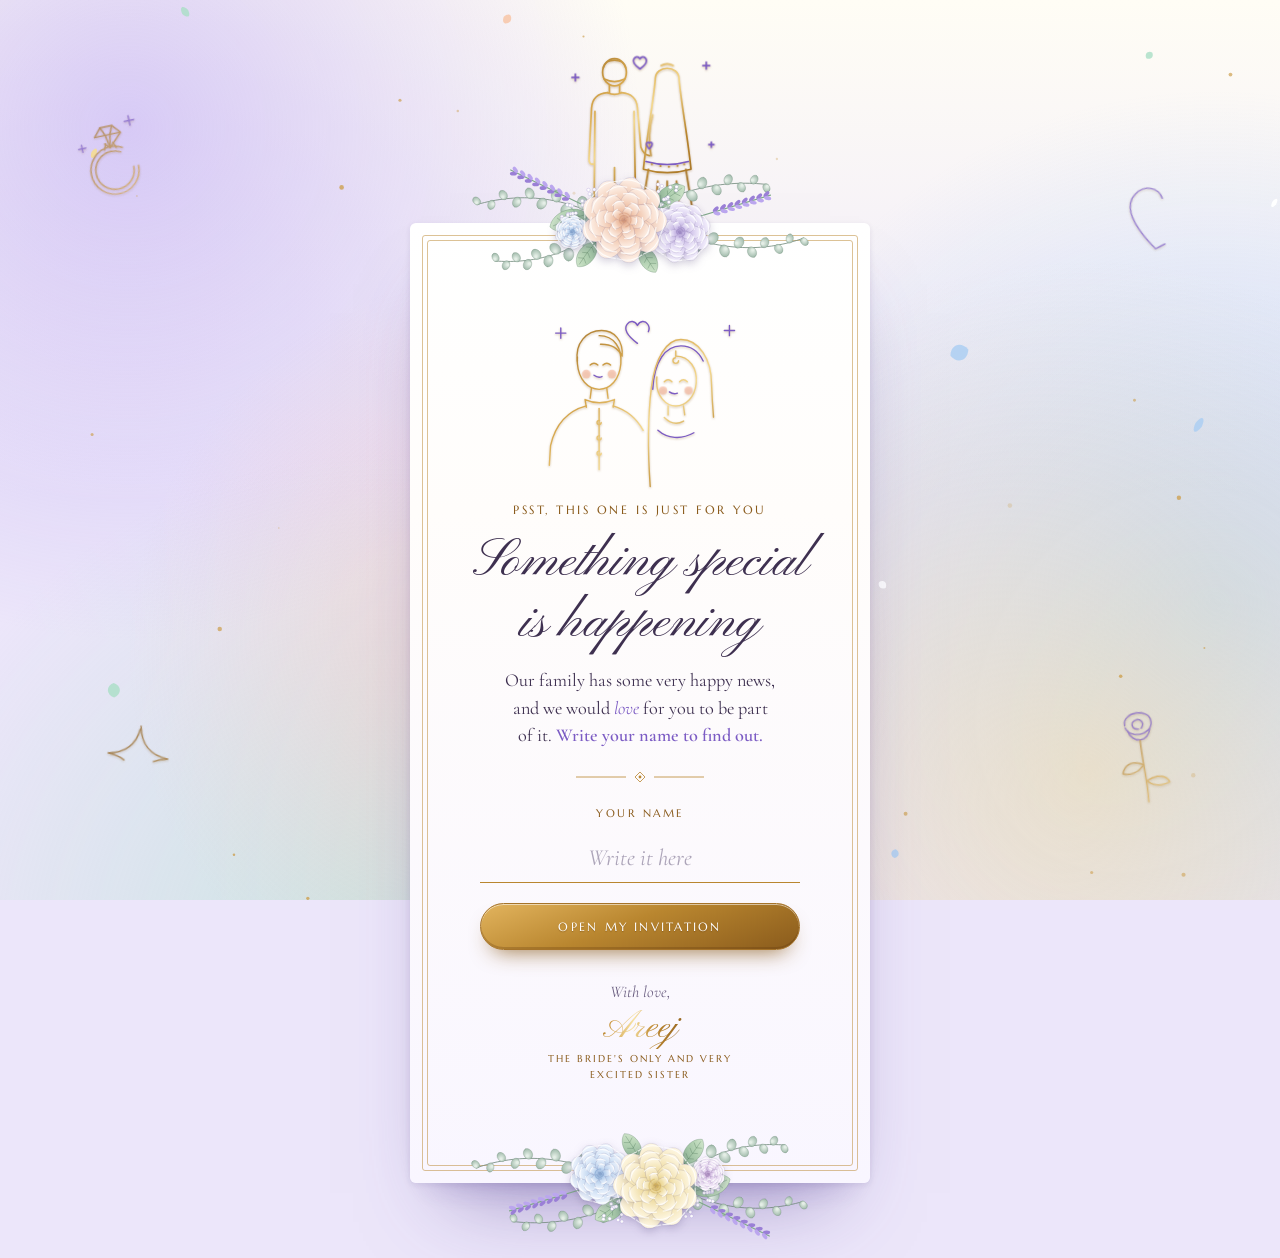
==== commit cf389c09: "Hide couple's names from the engagement card's tab title Co-Authored-By: Claude Opus 5.5 <noreply@an" ====
--- a/sabeen-engagement/index.html
+++ b/sabeen-engagement/index.html
@@ -8,7 +8,7 @@
 <meta property="og:description" content="Something special is happening. Write your name to find out.">
 <meta name="theme-color" content="#ECE6FA">
 <style>:root{padding-top:env(safe-area-inset-top,0px);padding-bottom:env(safe-area-inset-bottom,0px)}body{margin:0;font:14px system-ui,sans-serif}img{max-width:100%}[hidden]{display:none!important}</style>
-<title>Sabeen & Luqman's Engagement</title>
+<title>You're invited</title>
 </head>
 <body>
 <link rel="preconnect" href="https://fonts.googleapis.com">
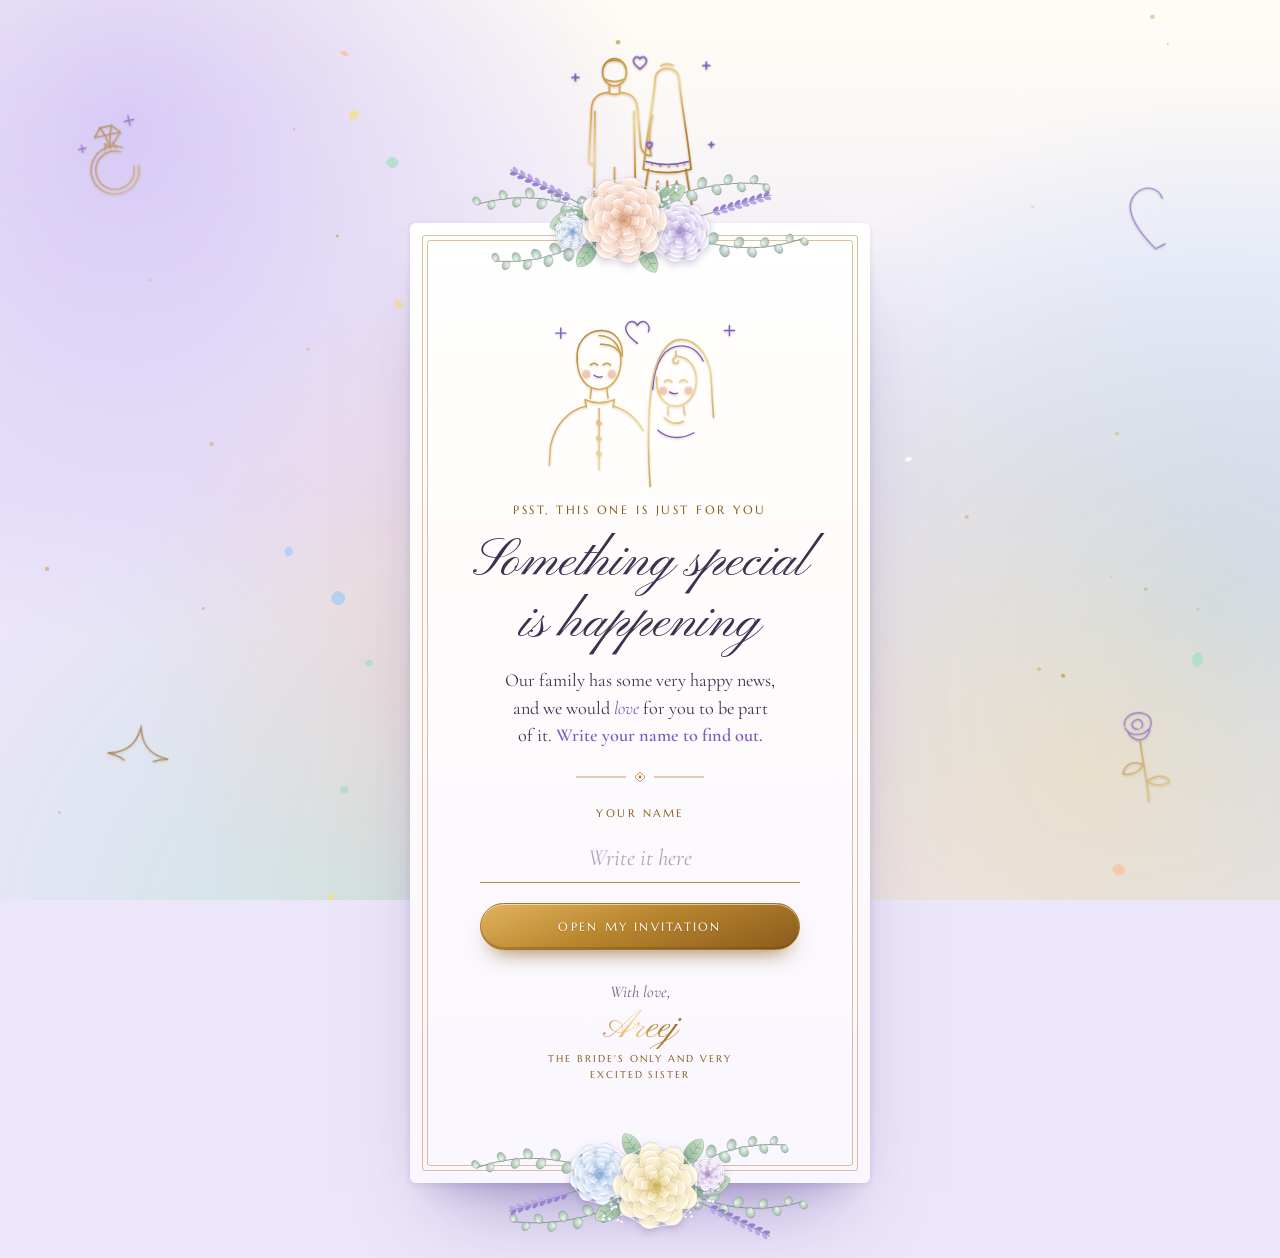
==== commit 813342f4: "Serve the engagement card's fonts from the site instead of Google Fonts Co-Authored-By: Claude Opus " ====
--- a/sabeen-engagement/index.html
+++ b/sabeen-engagement/index.html
@@ -9,11 +9,10 @@
 <meta name="theme-color" content="#ECE6FA">
 <style>:root{padding-top:env(safe-area-inset-top,0px);padding-bottom:env(safe-area-inset-bottom,0px)}body{margin:0;font:14px system-ui,sans-serif}img{max-width:100%}[hidden]{display:none!important}</style>
 <title>You're invited</title>
+<link rel="preload" href="fonts/PinyonScript-400-latin.woff2" as="font" type="font/woff2" crossorigin>
+<link rel="stylesheet" href="fonts.css">
 </head>
 <body>
-<link rel="preconnect" href="https://fonts.googleapis.com">
-<link rel="preconnect" href="https://fonts.gstatic.com" crossorigin>
-<link rel="stylesheet" href="https://fonts.googleapis.com/css2?family=Amiri:wght@400;700&family=Cormorant+Garamond:ital,wght@0,400;0,500;0,600;1,400;1,500&family=Marcellus&family=Pinyon+Script&display=swap">
 <style>
 /* Layout: a paper card on a glowing pink field; flowers bloom from all four corners; the invitation opens in three steps (couple, when & where, RSVP) */
 :root {
--- a/sabeen-engagement/fonts.css
+++ b/sabeen-engagement/fonts.css
@@ -0,0 +1,180 @@
+/* arabic */
+@font-face {
+  font-family: 'Amiri';
+  font-style: normal;
+  font-weight: 400;
+  font-display: swap;
+  src: url(fonts/Amiri-400-arabic.woff2) format('woff2');
+  unicode-range: U+0600-06FF, U+0750-077F, U+0870-0891, U+0897-08E1, U+08E3-08FF, U+200C-200E, U+2010-2011, U+204F, U+2E41, U+FB50-FDFF, U+FE70-FE74, U+FE76-FEFC, U+102E0-102FB, U+10E60-10E7E, U+10EC2-10EC7, U+10EC9-10EEE, U+10EF0-10EFF, U+1EE00-1EE03, U+1EE05-1EE1F, U+1EE21-1EE22, U+1EE24, U+1EE27, U+1EE29-1EE32, U+1EE34-1EE37, U+1EE39, U+1EE3B, U+1EE42, U+1EE47, U+1EE49, U+1EE4B, U+1EE4D-1EE4F, U+1EE51-1EE52, U+1EE54, U+1EE57, U+1EE59, U+1EE5B, U+1EE5D, U+1EE5F, U+1EE61-1EE62, U+1EE64, U+1EE67-1EE6A, U+1EE6C-1EE72, U+1EE74-1EE77, U+1EE79-1EE7C, U+1EE7E, U+1EE80-1EE89, U+1EE8B-1EE9B, U+1EEA1-1EEA3, U+1EEA5-1EEA9, U+1EEAB-1EEBB, U+1EEF0-1EEF1;
+}
+/* latin-ext */
+@font-face {
+  font-family: 'Amiri';
+  font-style: normal;
+  font-weight: 400;
+  font-display: swap;
+  src: url(fonts/Amiri-400-latin-ext.woff2) format('woff2');
+  unicode-range: U+0100-02BA, U+02BD-02C5, U+02C7-02CC, U+02CE-02D7, U+02DD-02FF, U+0304, U+0308, U+0329, U+1D00-1DBF, U+1E00-1E9F, U+1EF2-1EFF, U+2020, U+20A0-20AB, U+20AD-20C4, U+2113, U+2C60-2C7F, U+A720-A7FF;
+}
+/* latin */
+@font-face {
+  font-family: 'Amiri';
+  font-style: normal;
+  font-weight: 400;
+  font-display: swap;
+  src: url(fonts/Amiri-400-latin.woff2) format('woff2');
+  unicode-range: U+0000-00FF, U+0131, U+0152-0153, U+02BB-02BC, U+02C6, U+02DA, U+02DC, U+0304, U+0308, U+0329, U+2000-206F, U+20AC, U+2122, U+2191, U+2193, U+2212, U+2215, U+FEFF, U+FFFD;
+}
+/* arabic */
+@font-face {
+  font-family: 'Amiri';
+  font-style: normal;
+  font-weight: 700;
+  font-display: swap;
+  src: url(fonts/Amiri-700-arabic.woff2) format('woff2');
+  unicode-range: U+0600-06FF, U+0750-077F, U+0870-0891, U+0897-08E1, U+08E3-08FF, U+200C-200E, U+2010-2011, U+204F, U+2E41, U+FB50-FDFF, U+FE70-FE74, U+FE76-FEFC, U+102E0-102FB, U+10E60-10E7E, U+10EC2-10EC7, U+10EC9-10EEE, U+10EF0-10EFF, U+1EE00-1EE03, U+1EE05-1EE1F, U+1EE21-1EE22, U+1EE24, U+1EE27, U+1EE29-1EE32, U+1EE34-1EE37, U+1EE39, U+1EE3B, U+1EE42, U+1EE47, U+1EE49, U+1EE4B, U+1EE4D-1EE4F, U+1EE51-1EE52, U+1EE54, U+1EE57, U+1EE59, U+1EE5B, U+1EE5D, U+1EE5F, U+1EE61-1EE62, U+1EE64, U+1EE67-1EE6A, U+1EE6C-1EE72, U+1EE74-1EE77, U+1EE79-1EE7C, U+1EE7E, U+1EE80-1EE89, U+1EE8B-1EE9B, U+1EEA1-1EEA3, U+1EEA5-1EEA9, U+1EEAB-1EEBB, U+1EEF0-1EEF1;
+}
+/* latin-ext */
+@font-face {
+  font-family: 'Amiri';
+  font-style: normal;
+  font-weight: 700;
+  font-display: swap;
+  src: url(fonts/Amiri-700-latin-ext.woff2) format('woff2');
+  unicode-range: U+0100-02BA, U+02BD-02C5, U+02C7-02CC, U+02CE-02D7, U+02DD-02FF, U+0304, U+0308, U+0329, U+1D00-1DBF, U+1E00-1E9F, U+1EF2-1EFF, U+2020, U+20A0-20AB, U+20AD-20C4, U+2113, U+2C60-2C7F, U+A720-A7FF;
+}
+/* latin */
+@font-face {
+  font-family: 'Amiri';
+  font-style: normal;
+  font-weight: 700;
+  font-display: swap;
+  src: url(fonts/Amiri-700-latin.woff2) format('woff2');
+  unicode-range: U+0000-00FF, U+0131, U+0152-0153, U+02BB-02BC, U+02C6, U+02DA, U+02DC, U+0304, U+0308, U+0329, U+2000-206F, U+20AC, U+2122, U+2191, U+2193, U+2212, U+2215, U+FEFF, U+FFFD;
+}
+/* latin-ext */
+@font-face {
+  font-family: 'Cormorant Garamond';
+  font-style: italic;
+  font-weight: 400;
+  font-display: swap;
+  src: url(fonts/CormorantGaramond-400i-latin-ext.woff2) format('woff2');
+  unicode-range: U+0100-02BA, U+02BD-02C5, U+02C7-02CC, U+02CE-02D7, U+02DD-02FF, U+0304, U+0308, U+0329, U+1D00-1DBF, U+1E00-1E9F, U+1EF2-1EFF, U+2020, U+20A0-20AB, U+20AD-20C4, U+2113, U+2C60-2C7F, U+A720-A7FF;
+}
+/* latin */
+@font-face {
+  font-family: 'Cormorant Garamond';
+  font-style: italic;
+  font-weight: 400;
+  font-display: swap;
+  src: url(fonts/CormorantGaramond-400i-latin.woff2) format('woff2');
+  unicode-range: U+0000-00FF, U+0131, U+0152-0153, U+02BB-02BC, U+02C6, U+02DA, U+02DC, U+0304, U+0308, U+0329, U+2000-206F, U+20AC, U+2122, U+2191, U+2193, U+2212, U+2215, U+FEFF, U+FFFD;
+}
+/* latin-ext */
+@font-face {
+  font-family: 'Cormorant Garamond';
+  font-style: italic;
+  font-weight: 500;
+  font-display: swap;
+  src: url(fonts/CormorantGaramond-500i-latin-ext.woff2) format('woff2');
+  unicode-range: U+0100-02BA, U+02BD-02C5, U+02C7-02CC, U+02CE-02D7, U+02DD-02FF, U+0304, U+0308, U+0329, U+1D00-1DBF, U+1E00-1E9F, U+1EF2-1EFF, U+2020, U+20A0-20AB, U+20AD-20C4, U+2113, U+2C60-2C7F, U+A720-A7FF;
+}
+/* latin */
+@font-face {
+  font-family: 'Cormorant Garamond';
+  font-style: italic;
+  font-weight: 500;
+  font-display: swap;
+  src: url(fonts/CormorantGaramond-500i-latin.woff2) format('woff2');
+  unicode-range: U+0000-00FF, U+0131, U+0152-0153, U+02BB-02BC, U+02C6, U+02DA, U+02DC, U+0304, U+0308, U+0329, U+2000-206F, U+20AC, U+2122, U+2191, U+2193, U+2212, U+2215, U+FEFF, U+FFFD;
+}
+/* latin-ext */
+@font-face {
+  font-family: 'Cormorant Garamond';
+  font-style: normal;
+  font-weight: 400;
+  font-display: swap;
+  src: url(fonts/CormorantGaramond-400-latin-ext.woff2) format('woff2');
+  unicode-range: U+0100-02BA, U+02BD-02C5, U+02C7-02CC, U+02CE-02D7, U+02DD-02FF, U+0304, U+0308, U+0329, U+1D00-1DBF, U+1E00-1E9F, U+1EF2-1EFF, U+2020, U+20A0-20AB, U+20AD-20C4, U+2113, U+2C60-2C7F, U+A720-A7FF;
+}
+/* latin */
+@font-face {
+  font-family: 'Cormorant Garamond';
+  font-style: normal;
+  font-weight: 400;
+  font-display: swap;
+  src: url(fonts/CormorantGaramond-400-latin.woff2) format('woff2');
+  unicode-range: U+0000-00FF, U+0131, U+0152-0153, U+02BB-02BC, U+02C6, U+02DA, U+02DC, U+0304, U+0308, U+0329, U+2000-206F, U+20AC, U+2122, U+2191, U+2193, U+2212, U+2215, U+FEFF, U+FFFD;
+}
+/* latin-ext */
+@font-face {
+  font-family: 'Cormorant Garamond';
+  font-style: normal;
+  font-weight: 500;
+  font-display: swap;
+  src: url(fonts/CormorantGaramond-500-latin-ext.woff2) format('woff2');
+  unicode-range: U+0100-02BA, U+02BD-02C5, U+02C7-02CC, U+02CE-02D7, U+02DD-02FF, U+0304, U+0308, U+0329, U+1D00-1DBF, U+1E00-1E9F, U+1EF2-1EFF, U+2020, U+20A0-20AB, U+20AD-20C4, U+2113, U+2C60-2C7F, U+A720-A7FF;
+}
+/* latin */
+@font-face {
+  font-family: 'Cormorant Garamond';
+  font-style: normal;
+  font-weight: 500;
+  font-display: swap;
+  src: url(fonts/CormorantGaramond-500-latin.woff2) format('woff2');
+  unicode-range: U+0000-00FF, U+0131, U+0152-0153, U+02BB-02BC, U+02C6, U+02DA, U+02DC, U+0304, U+0308, U+0329, U+2000-206F, U+20AC, U+2122, U+2191, U+2193, U+2212, U+2215, U+FEFF, U+FFFD;
+}
+/* latin-ext */
+@font-face {
+  font-family: 'Cormorant Garamond';
+  font-style: normal;
+  font-weight: 600;
+  font-display: swap;
+  src: url(fonts/CormorantGaramond-600-latin-ext.woff2) format('woff2');
+  unicode-range: U+0100-02BA, U+02BD-02C5, U+02C7-02CC, U+02CE-02D7, U+02DD-02FF, U+0304, U+0308, U+0329, U+1D00-1DBF, U+1E00-1E9F, U+1EF2-1EFF, U+2020, U+20A0-20AB, U+20AD-20C4, U+2113, U+2C60-2C7F, U+A720-A7FF;
+}
+/* latin */
+@font-face {
+  font-family: 'Cormorant Garamond';
+  font-style: normal;
+  font-weight: 600;
+  font-display: swap;
+  src: url(fonts/CormorantGaramond-600-latin.woff2) format('woff2');
+  unicode-range: U+0000-00FF, U+0131, U+0152-0153, U+02BB-02BC, U+02C6, U+02DA, U+02DC, U+0304, U+0308, U+0329, U+2000-206F, U+20AC, U+2122, U+2191, U+2193, U+2212, U+2215, U+FEFF, U+FFFD;
+}
+/* latin-ext */
+@font-face {
+  font-family: 'Marcellus';
+  font-style: normal;
+  font-weight: 400;
+  font-display: swap;
+  src: url(fonts/Marcellus-400-latin-ext.woff2) format('woff2');
+  unicode-range: U+0100-02BA, U+02BD-02C5, U+02C7-02CC, U+02CE-02D7, U+02DD-02FF, U+0304, U+0308, U+0329, U+1D00-1DBF, U+1E00-1E9F, U+1EF2-1EFF, U+2020, U+20A0-20AB, U+20AD-20C4, U+2113, U+2C60-2C7F, U+A720-A7FF;
+}
+/* latin */
+@font-face {
+  font-family: 'Marcellus';
+  font-style: normal;
+  font-weight: 400;
+  font-display: swap;
+  src: url(fonts/Marcellus-400-latin.woff2) format('woff2');
+  unicode-range: U+0000-00FF, U+0131, U+0152-0153, U+02BB-02BC, U+02C6, U+02DA, U+02DC, U+0304, U+0308, U+0329, U+2000-206F, U+20AC, U+2122, U+2191, U+2193, U+2212, U+2215, U+FEFF, U+FFFD;
+}
+/* latin-ext */
+@font-face {
+  font-family: 'Pinyon Script';
+  font-style: normal;
+  font-weight: 400;
+  font-display: swap;
+  src: url(fonts/PinyonScript-400-latin-ext.woff2) format('woff2');
+  unicode-range: U+0100-02BA, U+02BD-02C5, U+02C7-02CC, U+02CE-02D7, U+02DD-02FF, U+0304, U+0308, U+0329, U+1D00-1DBF, U+1E00-1E9F, U+1EF2-1EFF, U+2020, U+20A0-20AB, U+20AD-20C4, U+2113, U+2C60-2C7F, U+A720-A7FF;
+}
+/* latin */
+@font-face {
+  font-family: 'Pinyon Script';
+  font-style: normal;
+  font-weight: 400;
+  font-display: swap;
+  src: url(fonts/PinyonScript-400-latin.woff2) format('woff2');
+  unicode-range: U+0000-00FF, U+0131, U+0152-0153, U+02BB-02BC, U+02C6, U+02DA, U+02DC, U+0304, U+0308, U+0329, U+2000-206F, U+20AC, U+2122, U+2191, U+2193, U+2212, U+2215, U+FEFF, U+FFFD;
+}
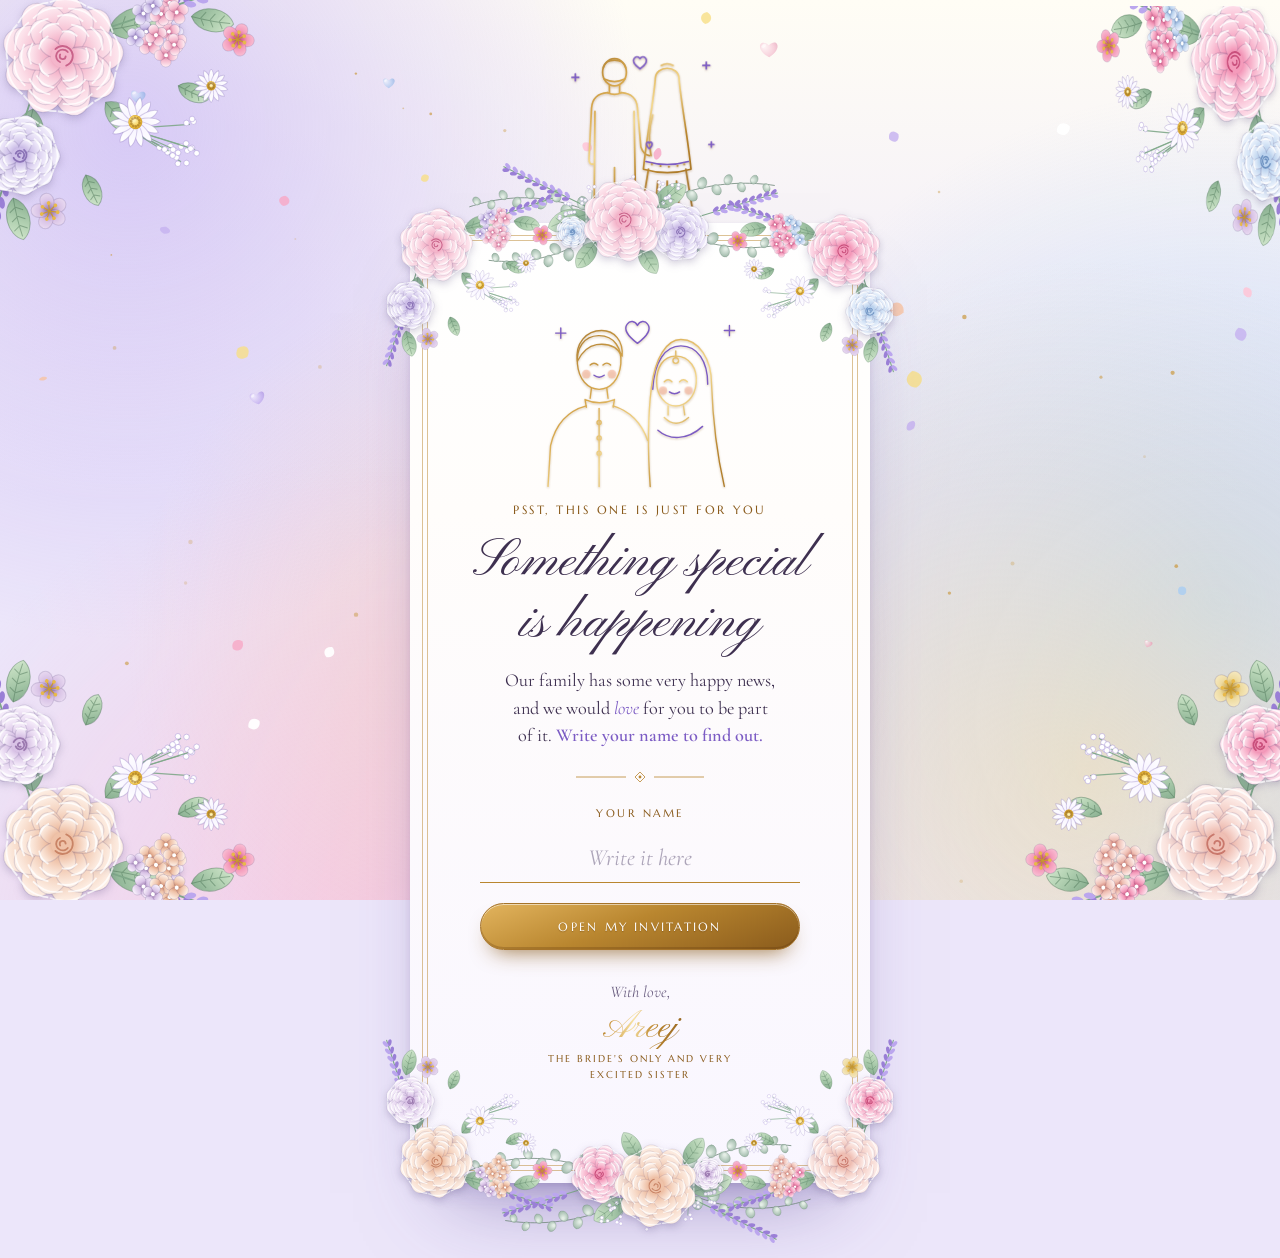
==== commit a2e526b0: "Engagement card: fix cut-off line drawings, add corner bouquets and pink tones Co-Authored-By: Claud" ====
--- a/sabeen-engagement/index.html
+++ b/sabeen-engagement/index.html
@@ -20,7 +20,7 @@
   --field-2: #FFFDF5;
   --blob-a: rgba(186, 165, 245, .55);
   --blob-b: rgba(160, 205, 245, .5);
-  --blob-c: rgba(165, 225, 198, .45);
+  --blob-c: rgba(255, 175, 205, .5);
   --blob-d: rgba(255, 224, 150, .45);
   --blob-e: rgba(255, 196, 168, .4);
   --paper: #FFFDFB;
@@ -73,7 +73,7 @@
 
 /* Gold foil line sketches */
 .sk { display: block; width: 100%; height: auto; overflow: visible; filter: drop-shadow(0 1.5px 1px rgba(138, 91, 28, .35)); }
-.sk path, .sk circle, .sk ellipse { fill: none; stroke: url(#foil) var(--gold); stroke-width: 1.4; stroke-linecap: round; stroke-linejoin: round; vector-effect: non-scaling-stroke; }
+.sk path, .sk circle, .sk ellipse { fill: none; stroke: url(#foil) var(--gold); stroke-width: calc(var(--px, 1.4) / var(--k, 1)); stroke-linecap: round; stroke-linejoin: round; }
 .sk .r { stroke: var(--rose); }
 .sk .f { fill: var(--cheek); stroke: none; }
 .sk .g { fill: var(--gold); stroke: none; }
@@ -82,17 +82,17 @@
 @keyframes draw { from { stroke-dasharray: 1; stroke-dashoffset: 1; } to { stroke-dasharray: 1; stroke-dashoffset: 0; } }
 @keyframes fadein { from { opacity: 0; } to { opacity: 1; } }
 
-.field-sketches { position: fixed; inset: 0; pointer-events: none; z-index: 0; }
-.field-sketches > div { position: absolute; opacity: .7; }
-.field-sketches .a { left: 5%; top: 12%; width: 96px; transform: rotate(-12deg); }
-.field-sketches .b { right: 6%; top: 20%; width: 84px; transform: rotate(10deg); }
-.field-sketches .c { left: 8%; bottom: 12%; width: 72px; transform: rotate(6deg); }
-.field-sketches .d { right: 8%; bottom: 10%; width: 72px; transform: rotate(-8deg); }
-@media (max-width: 760px) { .field-sketches { display: none; } }
+.field-flowers { position: fixed; inset: 0; pointer-events: none; z-index: 0; }
+.field-flowers canvas { position: absolute; width: 330px; height: 330px; animation: sway 7s ease-in-out infinite alternate; }
+.field-flowers .tl { left: 0; top: 0; transform-origin: 0 0; }
+.field-flowers .tr { right: 0; top: 0; transform-origin: 100% 0; animation-delay: -2s; }
+.field-flowers .bl { left: 0; bottom: 0; transform-origin: 0 100%; animation-delay: -4s; }
+.field-flowers .br { right: 0; bottom: 0; transform-origin: 100% 100%; animation-delay: -6s; }
+@media (max-width: 760px) { .field-flowers { display: none; } }
 
 .stage { position: relative; z-index: 1; max-width: 460px; margin: 0 auto; }
 .back-couple { position: relative; z-index: 0; width: 170px; margin: 0 auto -40px; }
-.back-couple .sk path, .back-couple .sk ellipse, .back-couple .sk circle { stroke-width: 1.7; }
+.back-couple { --px: 1.7; }
 .card {
   position: relative; z-index: 1;
   background: linear-gradient(180deg, #FFFFFF, var(--paper) 30%, #F9F6FF);
@@ -312,6 +312,11 @@
 @media (max-width: 420px) {
   .card { padding: 92px 22px 96px; }
   body { padding-block: 32px 56px; }
+  .bloom { width: 170px; height: 170px; }
+  .bloom.tl { top: -37px; left: -37px; transform-origin: 37px 37px; }
+  .bloom.br { bottom: -37px; right: -37px; transform-origin: 133px 133px; }
+  .bloom.tr { top: -37px; right: -37px; transform-origin: 133px 37px; }
+  .bloom.bl { bottom: -37px; left: -37px; transform-origin: 37px 133px; }
 }
 </style>
 
@@ -350,11 +355,8 @@
 
 <div class="aurora" aria-hidden="true"><i class="a"></i><i class="b"></i><i class="c"></i><i class="d"></i><i class="e"></i></div>
 <canvas id="petals" aria-hidden="true"></canvas>
-<div class="field-sketches" aria-hidden="true">
-  <div class="a drawing" data-sketch="ring" style="--d:.4s"></div>
-  <div class="b drawing" data-sketch="heart" style="--d:.8s"></div>
-  <div class="c drawing" data-sketch="spark" style="--d:1.1s"></div>
-  <div class="d drawing" data-sketch="rose" style="--d:1.4s"></div>
+<div class="field-flowers" aria-hidden="true">
+  <canvas class="tl"></canvas><canvas class="tr"></canvas><canvas class="bl"></canvas><canvas class="br"></canvas>
 </div>
 
 <main class="stage">
@@ -362,6 +364,10 @@
   <article class="card" id="card">
     <canvas class="garland top" aria-hidden="true"></canvas>
     <canvas class="garland bottom" aria-hidden="true"></canvas>
+    <canvas class="bloom tl" aria-hidden="true"></canvas>
+    <canvas class="bloom tr" aria-hidden="true"></canvas>
+    <canvas class="bloom bl" aria-hidden="true"></canvas>
+    <canvas class="bloom br" aria-hidden="true"></canvas>
 
     <!-- Cover -->
     <section id="gate" class="gate" aria-labelledby="gate-title">
@@ -581,7 +587,13 @@
   });
 
 
-  function play(el) { el.classList.remove('go'); void el.getBoundingClientRect(); el.classList.add('go'); }
+  // Lines keep the same on-screen thickness however large a sketch is drawn
+  function fitStroke(el) {
+    const svg = el.querySelector('svg.sk'), w = svg && svg.getBoundingClientRect().width;
+    if (w) el.style.setProperty('--k', w / svg.viewBox.baseVal.width);
+  }
+  function play(el) { fitStroke(el); el.classList.remove('go'); void el.getBoundingClientRect(); el.classList.add('go'); }
+  window.addEventListener('resize', () => document.querySelectorAll('.drawing').forEach(fitStroke));
   document.querySelectorAll('.drawing, .art').forEach((el) => { if (!el.closest('#invite')) play(el); });
 
   // Calendar link
@@ -751,7 +763,8 @@
   // ---------------- Painted flowers (pastel rainbow) ----------------
   const TONES = {
     peach: ['#C98466', '#EFC2A8', '#FFF4EC'], butter: ['#C29A3E', '#EEDBA0', '#FFF9E8'], sky: ['#6F93C2', '#BCD3EE', '#F3F8FF'],
-    lavender: ['#8A72B6', '#CDBFE8', '#F8F5FF'], lilac: ['#9A78AE', '#D9C3E6', '#FCF6FF'], mint: ['#5E9C84', '#B7DCCB', '#F1FAF5'], coral: ['#C9786C', '#EFBFB4', '#FFF2EF']
+    lavender: ['#8A72B6', '#CDBFE8', '#F8F5FF'], lilac: ['#9A78AE', '#D9C3E6', '#FCF6FF'], mint: ['#5E9C84', '#B7DCCB', '#F1FAF5'], coral: ['#C9786C', '#EFBFB4', '#FFF2EF'],
+    blush: ['#C9638A', '#F4B6CB', '#FFF0F5'], pink: ['#C94F7C', '#F49BBB', '#FFE9F1']
   };
   const clamp = (v) => Math.max(0, Math.min(1, v));
   const easeOut = (t) => 1 - Math.pow(1 - t, 3);
@@ -934,10 +947,10 @@
     { t: 'leaf', x: 42, y: 154, a: 2.9, len: 26 }, { t: 'leaf', x: 98, y: 96, a: 2.36, len: 26 }, { t: 'leaf', x: 142, y: 86, a: 2.0, len: 20 }, { t: 'leaf', x: 86, y: 140, a: 2.75, len: 20 },
     { t: 'lav', x: 84, y: 56, a: 1.25, len: 110 }, { t: 'lav', x: 56, y: 84, a: 3.45, len: 110 },
     { t: 'breath', x: 112, y: 112, a: 2.3, len: 44, seed: 5 },
-    { t: 'hyd', x: 132, y: 52, r: 22, tone: 'sky', tone2: 'lavender', seed: 9 },
-    { t: 'blossom', x: 178, y: 58, r: 10, tone: 'lilac', rot: .4 }, { t: 'blossom', x: 64, y: 162, r: 11, tone: 'butter', rot: 1 },
+    { t: 'hyd', x: 132, y: 52, r: 22, tone: 'blush', tone2: 'lavender', seed: 9 },
+    { t: 'blossom', x: 178, y: 58, r: 10, tone: 'pink', rot: .4 }, { t: 'blossom', x: 64, y: 162, r: 11, tone: 'lilac', rot: 1 },
     { t: 'daisy', x: 116, y: 108, r: 15, rot: .2 }, { t: 'daisy', x: 162, y: 86, r: 10, rot: .9 },
-    { t: 'rose', x: 46, y: 128, r: 24, tone: 'lavender', rot: 1.6 }, { t: 'rose', x: 72, y: 68, r: 36, tone: 'peach', rot: .1 }
+    { t: 'rose', x: 46, y: 128, r: 24, tone: 'lavender', rot: 1.6 }, { t: 'rose', x: 72, y: 68, r: 36, tone: 'blush', rot: .1 }
   ];
   const SPRAY = [
     { t: 'euc', a: [150, 74], c: [80, 34], b: [6, 60] }, { t: 'euc', a: [205, 80], c: [285, 116], b: [354, 86] },
@@ -948,7 +961,7 @@
     { t: 'breath', x: 186, y: 68, a: .4, len: 42, seed: 3 }, { t: 'breath', x: 130, y: 78, a: -.7, len: 38, seed: 8 },
     { t: 'rose', x: 112, y: 84, r: 16, tone: 'sky', rot: .9 },
     { t: 'rose', x: 220, y: 84, r: 29, tone: 'lavender', rot: .6 },
-    { t: 'rose', x: 164, y: 72, r: 41, tone: 'peach', rot: .2 }
+    { t: 'rose', x: 164, y: 72, r: 41, tone: 'blush', rot: .2 }
   ];
   function makeBouquet(canvas, W, H, items, xf, remap) {
     const ctx = canvas.getContext('2d'), dpr = Math.min(2, window.devicePixelRatio || 1);
@@ -982,9 +995,22 @@
   }
   const clusters = [
     makeBouquet($('.garland.top'), 360, 150, SPRAY, () => {}),
-    makeBouquet($('.garland.bottom'), 360, 150, SPRAY, (ctx, W, H) => { ctx.translate(W, H); ctx.rotate(Math.PI); }, { peach: 'butter', lavender: 'sky', sky: 'lilac' })
+    makeBouquet($('.garland.bottom'), 360, 150, SPRAY, (ctx, W, H) => { ctx.translate(W, H); ctx.rotate(Math.PI); }, { blush: 'peach', lavender: 'pink', sky: 'lilac' })
   ];
-  const REST = .6;
+  // Corner bouquets: on the card's four corners, and big ones in the page corners on wide screens
+  const FLIP = {
+    tl: () => {},
+    tr: (ctx, W) => { ctx.translate(W, 0); ctx.scale(-1, 1); },
+    bl: (ctx, W, H) => { ctx.translate(0, H); ctx.scale(1, -1); },
+    br: (ctx, W, H) => { ctx.translate(W, H); ctx.rotate(Math.PI); }
+  };
+  const TINT = { tl: null, tr: { blush: 'pink', lavender: 'sky' }, bl: { blush: 'peach', lavender: 'lilac' }, br: { blush: 'coral', lavender: 'pink', lilac: 'butter' } };
+  Object.keys(FLIP).forEach((k) => {
+    clusters.push(makeBouquet($('.bloom.' + k), 210, 210, CORNER, FLIP[k], TINT[k]));
+    if (window.matchMedia('(min-width: 761px)').matches)
+      clusters.push(makeBouquet($('.field-flowers .' + k), 330, 330, CORNER, (ctx, W, H) => { FLIP[k](ctx, W, H); ctx.scale(1.65, 1.65); ctx.translate(-34, -34); }, TINT[k]));
+  });
+  const REST = .9;
   const bloom = {
     open() { const n = performance.now(); clusters.forEach((c, i) => c.set(1, n + 250 + i * 300, 80, reduced ? 1 : 1800)); kick(); },
     close() { const n = performance.now(); clusters.forEach((c) => c.set(REST, n, 15, reduced ? 1 : 600)); kick(); },
@@ -999,8 +1025,8 @@
 
   // ---------------- Drifting petals, glossy hearts, gold dust, bursts ----------------
   const pc = $('#petals'), pctx = pc.getContext('2d');
-  const PCOL = ['rgba(199,180,240,.85)', 'rgba(169,205,243,.8)', 'rgba(169,222,198,.8)', 'rgba(248,222,134,.8)', 'rgba(248,195,162,.8)', 'rgba(255,255,255,.95)'];
-  const HEARTS = [['#F3EEFF', '#B9A2EE', '#7C5CC4'], ['#EEF6FF', '#9FC3EE', '#4F84C9'], ['#EEFBF4', '#A9DEC6', '#4E9C7C'], ['#FFF8DC', '#F8DE86', '#C99A2E'], ['#FFEFE3', '#F8C3A2', '#D07A50']];
+  const PCOL = ['rgba(199,180,240,.85)', 'rgba(169,205,243,.8)', 'rgba(247,170,200,.85)', 'rgba(255,196,214,.85)', 'rgba(248,222,134,.8)', 'rgba(248,195,162,.8)', 'rgba(255,255,255,.95)'];
+  const HEARTS = [['#FFF0F5', '#F7A8C2', '#D2557F'], ['#FFF0F5', '#F4B6CB', '#C9638A'], ['#F3EEFF', '#B9A2EE', '#7C5CC4'],['#EEF6FF', '#9FC3EE', '#4F84C9'], ['#EEFBF4', '#A9DEC6', '#4E9C7C'], ['#FFF8DC', '#F8DE86', '#C99A2E'], ['#FFEFE3', '#F8C3A2', '#D07A50']];
   let VW = 0, VH = 0, pdpr = 1;
   const drift = [], burstList = [], dust = [], floaters = [];
   function resize() { pdpr = Math.min(2, window.devicePixelRatio || 1); VW = window.innerWidth; VH = window.innerHeight; pc.width = VW * pdpr; pc.height = VH * pdpr; }
@@ -1009,13 +1035,13 @@
       ph: Math.random() * 6.28, rot: Math.random() * 6.28, spin: -.8 + Math.random() * 1.6, flip: Math.random() * 6.28, fs: .8 + Math.random() * 1.6, c: PCOL[(Math.random() * PCOL.length) | 0] };
   }
   function newFloater(initial) {
-    return { x: Math.random() * VW, y: initial ? Math.random() * VH : VH + 30, s: 7 + Math.random() * 9, vy: 10 + Math.random() * 14, ph: Math.random() * 6.28, rot: (Math.random() - .5) * .5, ci: (Math.random() * 5) | 0 };
+    return { x: Math.random() * VW, y: initial ? Math.random() * VH : VH + 30, s: 7 + Math.random() * 9, vy: 10 + Math.random() * 14, ph: Math.random() * 6.28, rot: (Math.random() - .5) * .5, ci: (Math.random() * HEARTS.length) | 0 };
   }
   function seedParticles() {
     drift.length = 0; dust.length = 0; floaters.length = 0;
     const small = VW < 600;
-    for (let i = 0; i < (small ? 9 : 14); i++) drift.push(newPetal(true));
-    
+    for (let i = 0; i < (small ? 15 : 24); i++) drift.push(newPetal(true));
+    for (let i = 0; i < (small ? 5 : 9); i++) floaters.push(newFloater(true));
     for (let i = 0; i < (small ? 18 : 30); i++) dust.push({ x: Math.random() * VW, y: Math.random() * VH, r: .8 + Math.random() * 1.6, ph: Math.random() * 6.28, sp: .6 + Math.random() * 1.2 });
   }
   function drawPetal(pt) {
@@ -1047,7 +1073,7 @@
         burstList.push({ x: cx + (Math.random() - .5) * 60, y: cy, vx: Math.cos(a) * sp, vy: Math.sin(a) * sp,
           s: kind === 'gold' ? 2 + Math.random() * 2 : kind === 'heart' ? 7 + Math.random() * 8 : 5 + Math.random() * 6,
           rot: (Math.random() - .5) * (kind === 'heart' ? .8 : 6.28), spin: kind === 'heart' ? (Math.random() - .5) * 1.2 : -3 + Math.random() * 6,
-          flip: Math.random() * 6.28, fs: 2 + Math.random() * 3, kind, life: 0, ci: (Math.random() * 5) | 0,
+          flip: Math.random() * 6.28, fs: 2 + Math.random() * 3, kind, life: 0, ci: (Math.random() * HEARTS.length) | 0,
           c: kind === 'gold' ? 'rgba(212,165,80,.95)' : PCOL[(Math.random() * PCOL.length) | 0] });
       }
       kick();
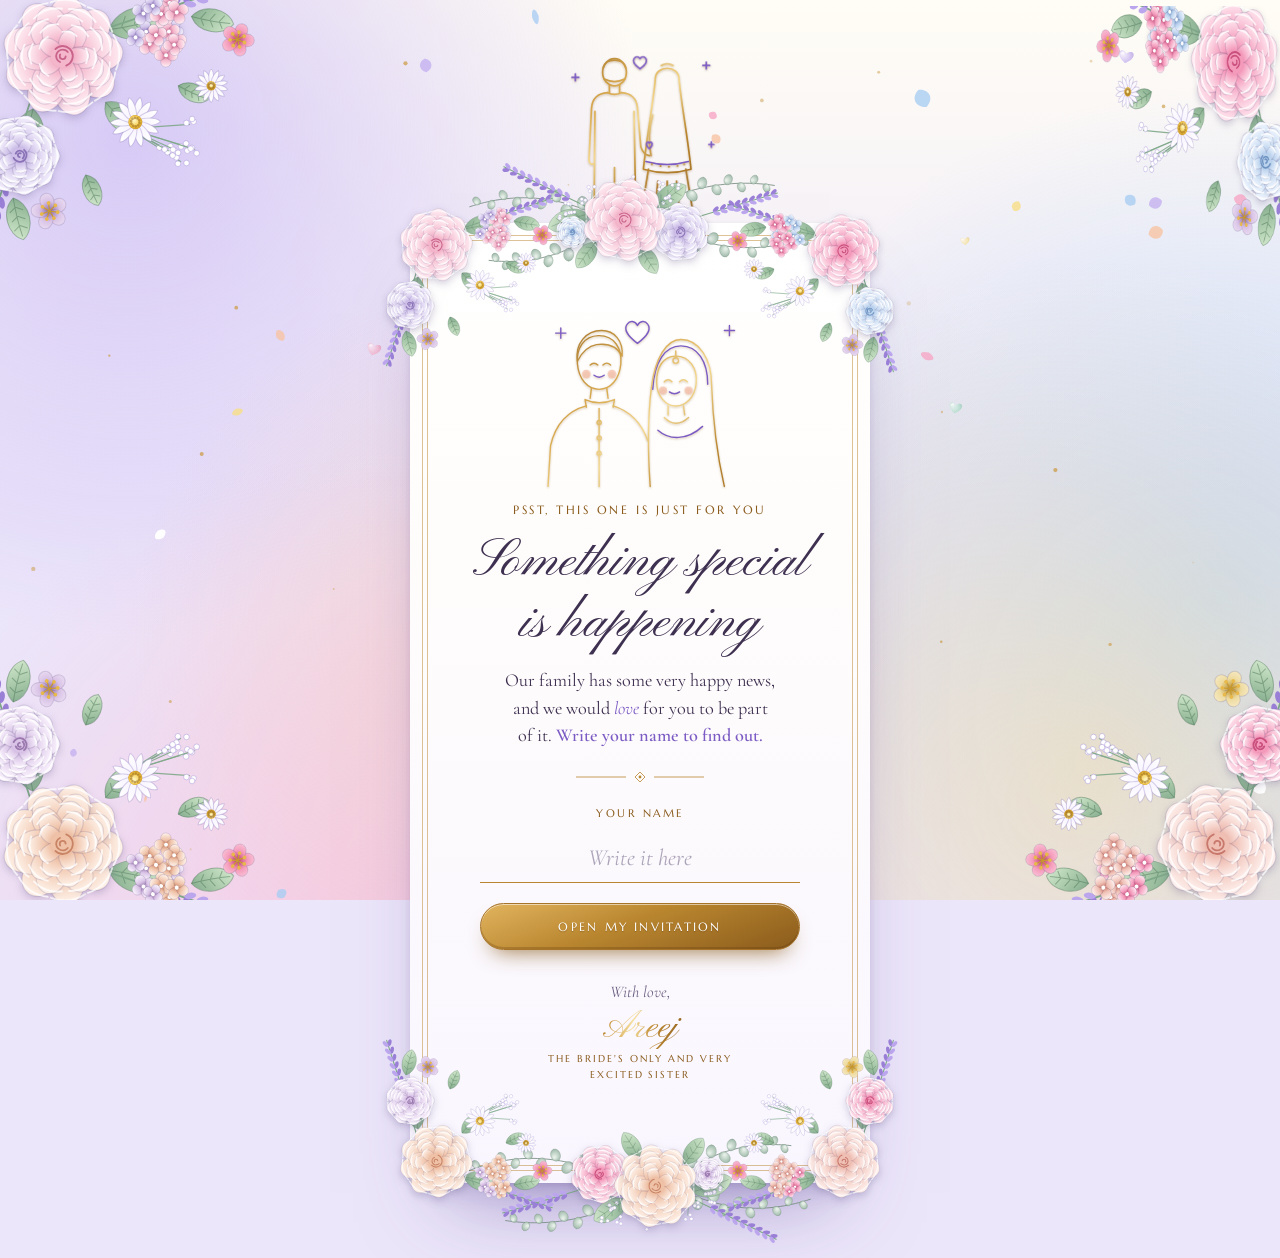
==== commit 3871fe1e: "Engagement card: say 'engagement ceremony', add guest registration and parking form Co-Authored-By: " ====
--- a/sabeen-engagement/index.html
+++ b/sabeen-engagement/index.html
@@ -301,6 +301,50 @@
 .closing { margin-top: 14px; font-size: 1.12rem; max-width: 30ch; text-wrap: balance; }
 .closing b { font-weight: 600; color: var(--rose); }
 
+/* Step 3: guest registration for the hall's security list and parking */
+.sr { position: absolute; width: 1px; height: 1px; margin: -1px; padding: 0; overflow: hidden; clip: rect(0 0 0 0); white-space: nowrap; border: 0; }
+.reg.rsvp-panel { align-items: stretch; text-align: left; padding: 22px 18px 20px; }
+.reg-head { display: flex; flex-direction: column; align-items: center; text-align: center; }
+.reg-title { font-family: var(--f-script); font-size: clamp(2.1rem, 9vw, 2.6rem); line-height: 1.15; padding-inline: .2em; margin-top: 4px; }
+.reg-note { margin-top: 14px; padding: 12px 14px; border-radius: 14px; background: #FFF8E8; box-shadow: inset 0 0 0 1px var(--gold-line); display: grid; grid-template-columns: 22px 1fr; gap: 10px; align-items: start; font-size: 1rem; line-height: 1.45; }
+.reg-note svg { width: 22px; height: 22px; margin-top: 3px; }
+.reg-note path { fill: none; stroke: var(--gold-deep); stroke-width: 1.5; stroke-linecap: round; stroke-linejoin: round; }
+.reg-note b { display: block; font-family: var(--f-caps); font-weight: 400; text-transform: uppercase; letter-spacing: .18em; font-size: .66rem; color: var(--gold-deep); margin-bottom: 2px; }
+.reg-note strong { font-weight: 600; color: var(--rose); }
+.reg fieldset { border: 0; margin: 22px 0 0; padding: 0; min-width: 0; }
+.reg legend, .reg .lbl { display: block; padding: 0; margin-bottom: 8px; font-family: var(--f-caps); text-transform: uppercase; letter-spacing: .2em; font-size: .68rem; color: var(--gold-deep); }
+.reg .help { font-style: italic; color: var(--ink-soft); font-size: .95rem; line-height: 1.4; margin: -2px 0 10px; }
+.reg .plate-wrap .help { margin: 6px 0 0; }
+.names { list-style: none; margin: 0; padding: 0; display: grid; gap: 8px; counter-reset: g; }
+.names li { display: grid; grid-template-columns: 22px minmax(0, 1fr) 34px; align-items: center; gap: 8px; counter-increment: g; }
+.names li::before { content: counter(g); font-weight: 600; color: var(--rose); font-variant-numeric: lining-nums; text-align: center; }
+.txt { width: 100%; min-width: 0; box-sizing: border-box; font-family: var(--f-serif); font-size: 1.15rem; color: var(--ink); background: #FFFFFF; border: 1px solid var(--gold-line); border-radius: 12px; padding: 9px 12px; outline: none; transition: border-color .2s, box-shadow .2s; }
+.txt::placeholder { color: var(--ink-soft); opacity: .6; font-style: italic; }
+.txt:focus { border-color: var(--rose); box-shadow: 0 0 0 3px var(--rose-soft); }
+.txt[aria-invalid="true"] { border-color: #A3434D; }
+.rm { width: 34px; height: 34px; padding: 0; border-radius: 50%; border: 1px solid var(--gold-line); background: #FFFFFF; color: var(--ink-soft); cursor: pointer; display: grid; place-items: center; touch-action: manipulation; }
+.rm svg { width: 12px; height: 12px; }
+.rm:disabled { visibility: hidden; }
+.add { margin-top: 10px; background: #FFFFFF; border: 1px dashed var(--gold); border-radius: 999px; padding: 8px 16px; font-family: var(--f-serif); font-style: italic; font-size: 1.02rem; color: var(--gold-deep); cursor: pointer; touch-action: manipulation; }
+.add[disabled] { opacity: .5; cursor: default; }
+.seg { position: relative; display: grid; grid-template-columns: 1fr 1fr; gap: 8px; }
+.seg input { position: absolute; opacity: 0; pointer-events: none; }
+.seg label { text-align: center; padding: 11px 8px; border-radius: 999px; border: 1px solid var(--gold-line); background: #FFFFFF; cursor: pointer; font-family: var(--f-caps); text-transform: uppercase; letter-spacing: .14em; font-size: .72rem; color: var(--ink); transition: background-color .2s, color .2s, border-color .2s; touch-action: manipulation; }
+.seg input:checked + label { color: #FFFFFF; border-color: #6A4DB5; background: linear-gradient(160deg, #B9A2F0, #8466D0 50%, #5E45A8); text-shadow: 0 1px 1px rgba(60,40,110,.35); }
+.seg input:focus-visible + label, .add:focus-visible, .rm:focus-visible { outline: 2px solid var(--gold-deep); outline-offset: 3px; }
+.plate-wrap { margin-top: 16px; }
+.txt.plate { font-family: var(--f-caps); text-transform: uppercase; letter-spacing: .14em; font-size: 1.05rem; }
+.txt.plate::placeholder { text-transform: none; letter-spacing: 0; font-family: var(--f-serif); }
+.reg .err { color: #A3434D; font-style: italic; font-size: .95rem; line-height: 1.4; margin-top: 6px; }
+.reg-send { margin-top: 24px; }
+.reg-fine { text-align: center; font-style: italic; color: var(--ink-soft); font-size: .92rem; margin-top: 8px; text-wrap: balance; }
+.reg.enter > * { animation: rise .7s cubic-bezier(.2,.7,.2,1) both; }
+.reg.enter > :nth-child(2) { animation-delay: .12s; }
+.reg.enter > :nth-child(3) { animation-delay: .24s; }
+.reg.enter > :nth-child(n+4) { animation-delay: .36s; }
+.yay .summary { margin-top: 14px; width: 100%; box-sizing: border-box; padding: 12px 14px; border-radius: 14px; background: #F3EFFF; box-shadow: inset 0 0 0 1px var(--gold-line); text-align: left; font-size: 1rem; line-height: 1.5; font-variant-numeric: lining-nums; }
+.yay .summary b { font-family: var(--f-caps); font-weight: 400; text-transform: uppercase; letter-spacing: .16em; font-size: .64rem; color: var(--gold-deep); }
+
 #gate.leaving { animation: leave .45s cubic-bezier(.4,0,.2,1) both; }
 @keyframes leave { to { opacity: 0; transform: translateY(-10px) scale(.98); filter: blur(3px); } }
 .gate .rev-in { animation: rise 1s cubic-bezier(.2,.7,.2,1) both; animation-delay: calc(var(--i, 0) * 120ms + 300ms); }
@@ -403,7 +447,7 @@
         <p class="caps rev" style="--i:3">Dear</p>
         <h1 class="guest" id="guest-out" tabindex="-1">Guest</h1>
         <p class="invited rev" style="--i:5">you are invited</p>
-        <p class="hosts rev" style="--i:6"><strong>Ayaz Ahmed Khan &amp; Musarrat Ayaz</strong><em>request the pleasure of your presence at the engagement of their daughter</em></p>
+        <p class="hosts rev" style="--i:6"><strong>Ayaz Ahmed Khan &amp; Musarrat Ayaz</strong><em>request the pleasure of your presence at the engagement ceremony of their daughter</em></p>
         <div class="pair rev" style="--i:7">
           <p class="nm">Sabeen Khan</p>
           <p class="with">with</p>
@@ -500,6 +544,40 @@
           <p class="escape" id="escape" hidden></p>
         </div>
 
+        <form class="rsvp-panel reg" id="reg" hidden novalidate aria-labelledby="reg-title">
+          <div class="reg-head">
+            <p class="caps">Guest registration</p>
+            <h2 class="reg-title" id="reg-title">Who's coming with you?</h2>
+          </div>
+          <div class="reg-note" role="note">
+            <svg viewBox="0 0 24 24" aria-hidden="true"><path d="M12 2.5L4.5 5.5V11C4.5 15.9 7.7 19.9 12 21.5C16.3 19.9 19.5 15.9 19.5 11V5.5L12 2.5Z"/><path d="M8.8 11.8L11 14L15.4 9.6"/></svg>
+            <p><b>Important, please read</b>This is needed for registration. The hall's security will only let in guests whose names are on our list, so please write the name of everyone coming with you, <strong>first names at least</strong>.</p>
+          </div>
+          <fieldset>
+            <legend>Guest names</legend>
+            <ol class="names" id="names"></ol>
+            <p class="err" id="names-err" hidden>Please write at least one first name.</p>
+            <button class="add" id="add-guest" type="button">+ Add another guest</button>
+          </fieldset>
+          <fieldset>
+            <legend>Will you be driving?</legend>
+            <p class="help">If you are, share your number plate and we'll arrange parking for you.</p>
+            <div class="seg">
+              <input type="radio" name="drive" id="drive-yes" value="yes"><label for="drive-yes">Yes, driving</label>
+              <input type="radio" name="drive" id="drive-no" value="no"><label for="drive-no">Not driving</label>
+            </div>
+            <p class="err" id="drive-err" hidden>Please choose whether you'll be driving.</p>
+            <div class="plate-wrap" id="plate-wrap" hidden>
+              <label class="lbl" for="plate">Car number plate</label>
+              <input class="txt plate" id="plate" type="text" maxlength="60" autocomplete="off" autocapitalize="characters" spellcheck="false" placeholder="e.g. WXY 1234">
+              <p class="help">Coming in more than one car? Separate the plates with commas.</p>
+              <p class="err" id="plate-err" hidden>Please write your car's number plate so we can arrange parking.</p>
+            </div>
+          </fieldset>
+          <a class="btn pink reg-send" id="reg-send" href="https://wa.me/" target="_blank" rel="noopener">Send my registration</a>
+          <p class="reg-fine">This opens WhatsApp with your details filled in. Just press send.</p>
+        </form>
+
         <div class="yay" id="yay" hidden aria-live="polite">
           <div class="yay-sketch">
             <div class="drawing" data-sketch="couple" aria-hidden="true" style="--dur:2.2s"></div>
@@ -509,9 +587,10 @@
           </div>
           <h2 class="foil">We knew you would be part of this!</h2>
           <p class="msg" id="yay-msg"></p>
-          <p class="nudge" id="wa-nudge">WhatsApp didn't open? One tap so Areej can count you in</p>
-          <a class="btn pink" id="wa-yes" target="_blank" rel="noopener" href="https://wa.me/">Send my RSVP on WhatsApp</a>
-          <p class="small" id="wa-fallback" hidden>Areej will be counting on you!</p>
+          <p class="summary" id="reg-summary"></p>
+          <p class="nudge" id="wa-nudge">You're on the list once Areej gets your WhatsApp. Didn't send? Tap below</p>
+          <a class="btn pink" id="wa-yes" target="_blank" rel="noopener" href="https://wa.me/">Send my registration</a>
+          <button class="link" id="edit-reg" type="button">Edit my details</button>
         </div>
 
         <div class="sign rev" style="--i:6">
@@ -599,7 +678,7 @@
   // Calendar link
   const cal = new URL('https://calendar.google.com/calendar/render');
   cal.searchParams.set('action', 'TEMPLATE');
-  cal.searchParams.set('text', 'Engagement of Sabeen & Luqman');
+  cal.searchParams.set('text', 'Engagement ceremony of Sabeen & Luqman');
   cal.searchParams.set('dates', '20261125T100000Z/20261125T140000Z');
   cal.searchParams.set('details', 'Engagement of Sabeen Khan with Luqman Ahmad Adeel. Engagement ceremony 6:00 pm, dinner 7:00 pm.');
   cal.searchParams.set('location', 'Lakepark Residence (Residensi Utara 1), 68100 Selayang, Selangor, Malaysia');
@@ -622,8 +701,8 @@
     if (s && s === s.toLowerCase()) s = s.replace(/(^|[\s'-])(\p{L})/gu, (m, a, b) => a + b.toUpperCase());
     return s;
   }
+  // With no number set, wa.me opens WhatsApp's contact picker so the guest can choose Areej.
   const waLink = (text) => 'https://wa.me/' + WHATSAPP + '?text=' + encodeURIComponent(text);
-  const yesText = () => `Assalamu alaikum Areej! This is ${guestName}. Yes, I'll be at Sabeen & Luqman's engagement on Wednesday 25 November at 6 pm, InshaAllah. Can't wait!`;
 
   // ---------------- Steps ----------------
   function animateIn(el) {
@@ -688,9 +767,8 @@
   }
   function setupRsvp() {
     resetNo();
-    if (WHATSAPP) { yes.href = waLink(yesText()); yes.target = '_blank'; yes.rel = 'noopener'; yes.removeAttribute('role'); }
-    else { yes.removeAttribute('target'); yes.setAttribute('href', '#rsvp'); }
-    yay.hidden = true; yay.classList.remove('show'); ask.hidden = false;
+    resetReg();
+    yay.hidden = true; yay.classList.remove('show'); reg.hidden = true; ask.hidden = false;
   }
   function dodge(e) {
     if (e) { e.preventDefault(); e.stopPropagation(); }
@@ -729,7 +807,7 @@
     if (WHATSAPP) {
       esc.append('Okay, okay. If you truly cannot make it, ');
       const a = document.createElement('a');
-      a.href = waLink(`Assalamu alaikum Areej, this is ${guestName}. I'm so sorry, I won't be able to make it to Sabeen & Luqman's engagement on 25 November. Sending lots of love and duas to the couple.`);
+      a.href = waLink(`Assalamu alaikum Areej, this is ${guestName}. I'm so sorry, I won't be able to make it to Sabeen & Luqman's engagement ceremony on 25 November. Sending lots of love and duas to the couple.`);
       a.target = '_blank'; a.rel = 'noopener'; a.textContent = 'let Areej know here';
       esc.append(a, '.');
     } else esc.textContent = 'Okay, okay. If you truly cannot make it, please let Areej know.';
@@ -741,23 +819,120 @@
   no.addEventListener('click', dodge);
   no.addEventListener('keydown', (e) => { if (e.key === 'Enter' || e.key === ' ') dodge(e); });
 
-  function showYay(animate) {
-    ask.hidden = true; yay.hidden = false;
+  // ---------------- Guest registration (security list + parking) ----------------
+  const reg = $('#reg'), namesList = $('#names'), addGuest = $('#add-guest'), sendBtn = $('#reg-send');
+  const plateWrap = $('#plate-wrap'), plate = $('#plate');
+  const MAX_GUESTS = 15;
+  const X_ICON = '<svg viewBox="0 0 12 12" aria-hidden="true"><path d="M2 2L10 10M10 2L2 10" fill="none" stroke="currentColor" stroke-width="1.6" stroke-linecap="round"/></svg>';
+  let rowSeq = 0, tried = false;
+
+  function renumber() {
+    const rows = [...namesList.children];
+    rows.forEach((li, i) => {
+      li.querySelector('label').textContent = i === 0 ? 'Your name' : `Guest ${i + 1} name`;
+      const rm = li.querySelector('.rm');
+      rm.disabled = rows.length === 1; rm.setAttribute('aria-label', `Remove guest ${i + 1}`);
+    });
+    addGuest.disabled = rows.length >= MAX_GUESTS;
+    addGuest.textContent = rows.length >= MAX_GUESTS ? `Up to ${MAX_GUESTS} guests` : '+ Add another guest';
+  }
+  function addGuestRow(value, focus) {
+    if (namesList.children.length >= MAX_GUESTS) return;
+    const id = 'g-' + (++rowSeq);
+    const li = document.createElement('li');
+    li.innerHTML = `<label class="sr" for="${id}"></label><input class="txt" id="${id}" type="text" maxlength="40" autocomplete="off" autocapitalize="words" spellcheck="false" enterkeyhint="next" placeholder="First name at least"><button class="rm" type="button">${X_ICON}</button>`;
+    li.querySelector('input').value = value || '';
+    namesList.appendChild(li); renumber();
+    if (focus) li.querySelector('input').focus();
+  }
+  namesList.addEventListener('click', (e) => {
+    const rm = e.target.closest('.rm'); if (!rm || rm.disabled) return;
+    const li = rm.closest('li'), next = li.nextElementSibling || li.previousElementSibling;
+    li.remove(); renumber(); changed();
+    if (next) next.querySelector('input').focus();
+  });
+  addGuest.addEventListener('click', () => addGuestRow('', true));
+
+  function regData() {
+    const names = [...namesList.querySelectorAll('input')].map((i) => clean(i.value)).filter(Boolean);
+    const drive = (reg.querySelector('input[name="drive"]:checked') || {}).value || '';
+    const plates = drive === 'yes' ? plate.value.split(',').map((p) => p.replace(/\s+/g, ' ').trim().toUpperCase()).filter(Boolean) : [];
+    return { names, drive, plates };
+  }
+  function regText(d) {
+    const lines = [
+      `Assalamu alaikum Areej! This is ${guestName}. Yes, I'll be at Sabeen & Luqman's engagement ceremony on Wednesday 25 November at 6 pm, InshaAllah.`,
+      '', `Guest registration (${d.names.length} ${d.names.length === 1 ? 'person' : 'people'}):`
+    ];
+    d.names.forEach((n, i) => lines.push(`${i + 1}. ${n}`));
+    lines.push('', d.drive === 'yes' ? `Driving: Yes. Car plate${d.plates.length > 1 ? 's' : ''}: ${d.plates.join(', ')}` : 'Driving: No');
+    return lines.join('\n');
+  }
+  function validate(focus) {
+    const d = regData(); let first = null;
+    const nErr = !d.names.length;
+    $('#names-err').hidden = !nErr;
+    namesList.querySelectorAll('input').forEach((i) => i.setAttribute('aria-invalid', nErr ? 'true' : 'false'));
+    if (nErr) first = namesList.querySelector('input');
+    const dErr = !d.drive;
+    $('#drive-err').hidden = !dErr;
+    if (dErr) first = first || $('#drive-yes');
+    const pErr = d.drive === 'yes' && !d.plates.length;
+    $('#plate-err').hidden = !pErr; plate.setAttribute('aria-invalid', pErr ? 'true' : 'false');
+    if (pErr) first = first || plate;
+    if (first && focus) { first.focus({ preventScroll: true }); first.scrollIntoView({ behavior: reduced ? 'auto' : 'smooth', block: 'center' }); }
+    return first ? null : d;
+  }
+  function changed() {
+    plateWrap.hidden = regData().drive !== 'yes';
+    sendBtn.href = waLink(regText(regData()));
+    if (tried) validate(false);
+  }
+  reg.addEventListener('input', changed);
+  reg.addEventListener('change', changed);
+  reg.addEventListener('submit', (e) => { e.preventDefault(); if (validate(true)) sendBtn.focus(); });
+
+  function resetReg() {
+    tried = false; namesList.innerHTML = ''; plate.value = ''; plateWrap.hidden = true;
+    reg.querySelectorAll('input[name="drive"]').forEach((r) => { r.checked = false; });
+    reg.querySelectorAll('.err').forEach((p) => { p.hidden = true; });
+  }
+  function showReg() {
+    ask.hidden = true; yay.hidden = true; yay.classList.remove('show'); reg.hidden = false;
+    if (!namesList.children.length) addGuestRow(guestName);
+    changed();
+    if (!reduced) { reg.classList.remove('enter'); void reg.offsetWidth; reg.classList.add('enter'); petals.burst(); }
+    setTimeout(() => reg.scrollIntoView({ behavior: reduced ? 'auto' : 'smooth', block: 'start' }), 60);
+  }
+  sendBtn.addEventListener('click', (e) => {
+    tried = true;
+    const d = validate(true);
+    if (!d) { e.preventDefault(); return; }
+    sendBtn.href = waLink(regText(d));   // read when the tap navigates, after this handler
+    put('rsvp:' + guestName, JSON.stringify(d));
+    showYay(!reduced, d);
+    setTimeout(() => yay.scrollIntoView({ behavior: reduced ? 'auto' : 'smooth', block: 'center' }), 60);
+  });
+  $('#edit-reg').addEventListener('click', showReg);
+
+  function showYay(animate, d) {
+    ask.hidden = true; reg.hidden = true; yay.hidden = false;
     const first = guestName.split(' ')[0];
     $('#yay-msg').textContent = `Yay, ${first}! Sabeen and Luqman can't wait to celebrate with you. Bring your biggest smile and an empty tummy, because dinner is at 7.`;
-    const wa = $('#wa-yes');
-    if (WHATSAPP) { wa.href = waLink(yesText()); wa.hidden = false; $('#wa-nudge').hidden = false; $('#wa-fallback').hidden = true; }
-    else { wa.hidden = true; $('#wa-nudge').hidden = true; $('#wa-fallback').hidden = false; }
+    const sum = $('#reg-summary'); sum.textContent = '';
+    const line = (label, text) => { const b = document.createElement('b'); b.textContent = label; sum.append(b, document.createElement('br'), text); };
+    line(`Guests (${d.names.length})`, d.names.join(', '));
+    sum.append(document.createElement('br'));
+    line('Parking', d.drive === 'yes' ? d.plates.join(', ') : 'Not driving');
+    $('#wa-yes').href = waLink(regText(d));
     if (animate) {
       yay.classList.remove('show'); void yay.offsetWidth; yay.classList.add('show');
       play(yay.querySelector('.drawing')); petals.burst(true);
     } else yay.classList.add('show');
   }
   yes.addEventListener('click', (e) => {
-    if (!WHATSAPP) e.preventDefault();   // with a number set, the same tap opens WhatsApp in a new tab
-    put('rsvp:' + guestName, 'yes');
-    showYay(!reduced);
-    setTimeout(() => yay.scrollIntoView({ behavior: reduced ? 'auto' : 'smooth', block: 'center' }), 60);
+    e.preventDefault();
+    showReg();
   });
 
   // ---------------- Painted flowers (pastel rainbow) ----------------
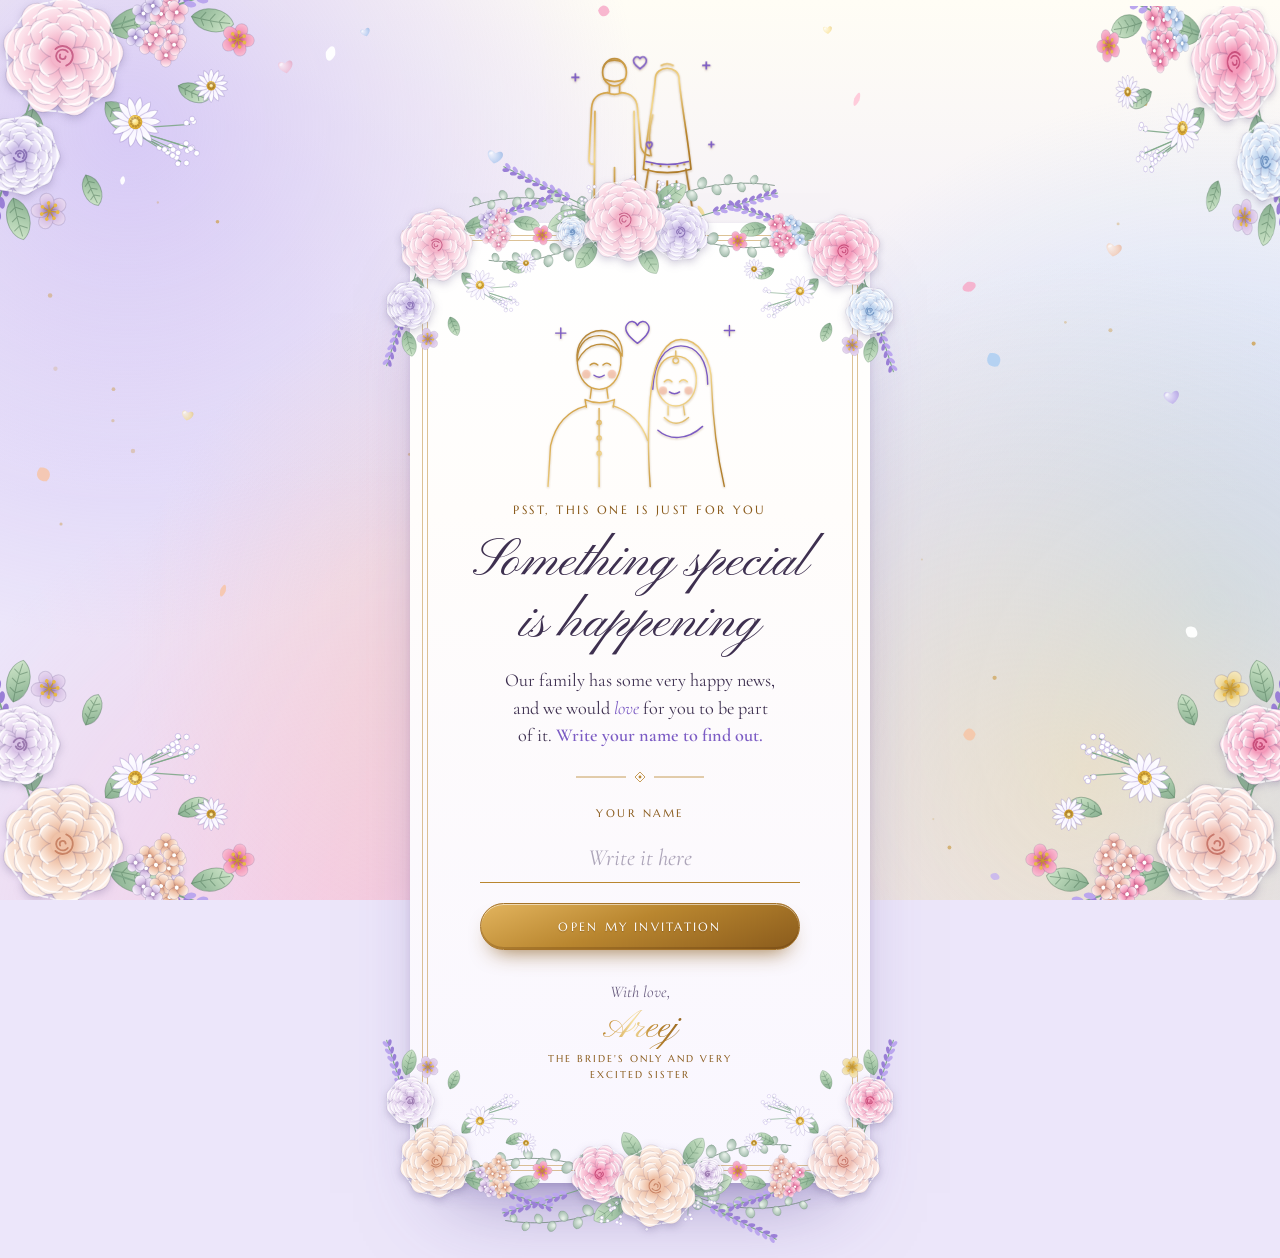
==== commit dff62d99: "Engagement card: show the couple's names in a clearer italic serif Co-Authored-By: Claude Opus 5.5 <" ====
--- a/sabeen-engagement/index.html
+++ b/sabeen-engagement/index.html
@@ -216,7 +216,7 @@
 .hosts strong { display: block; font-weight: 600; font-size: 1.22rem; margin-bottom: 4px; }
 .hosts em { color: var(--ink-soft); }
 .pair { margin-top: 18px; display: flex; flex-direction: column; align-items: center; }
-.pair .nm { font-family: var(--f-script); font-size: clamp(2.5rem, 11vw, 3.3rem); line-height: 1.15; color: var(--ink); padding-inline: .2em; }
+.pair .nm { font-family: var(--f-serif); font-style: italic; font-weight: 500; font-size: clamp(2.1rem, 9vw, 2.7rem); line-height: 1.15; letter-spacing: .01em; color: var(--ink); padding-inline: .2em; text-wrap: balance; }
 .pair .with { font-family: var(--f-caps); text-transform: uppercase; letter-spacing: .3em; font-size: .7rem; color: var(--rose); margin: 4px 0; }
 .rings3d { width: 168px; margin-top: 16px; overflow: visible; }
 .glint { animation: glint 3.6s linear infinite; }
